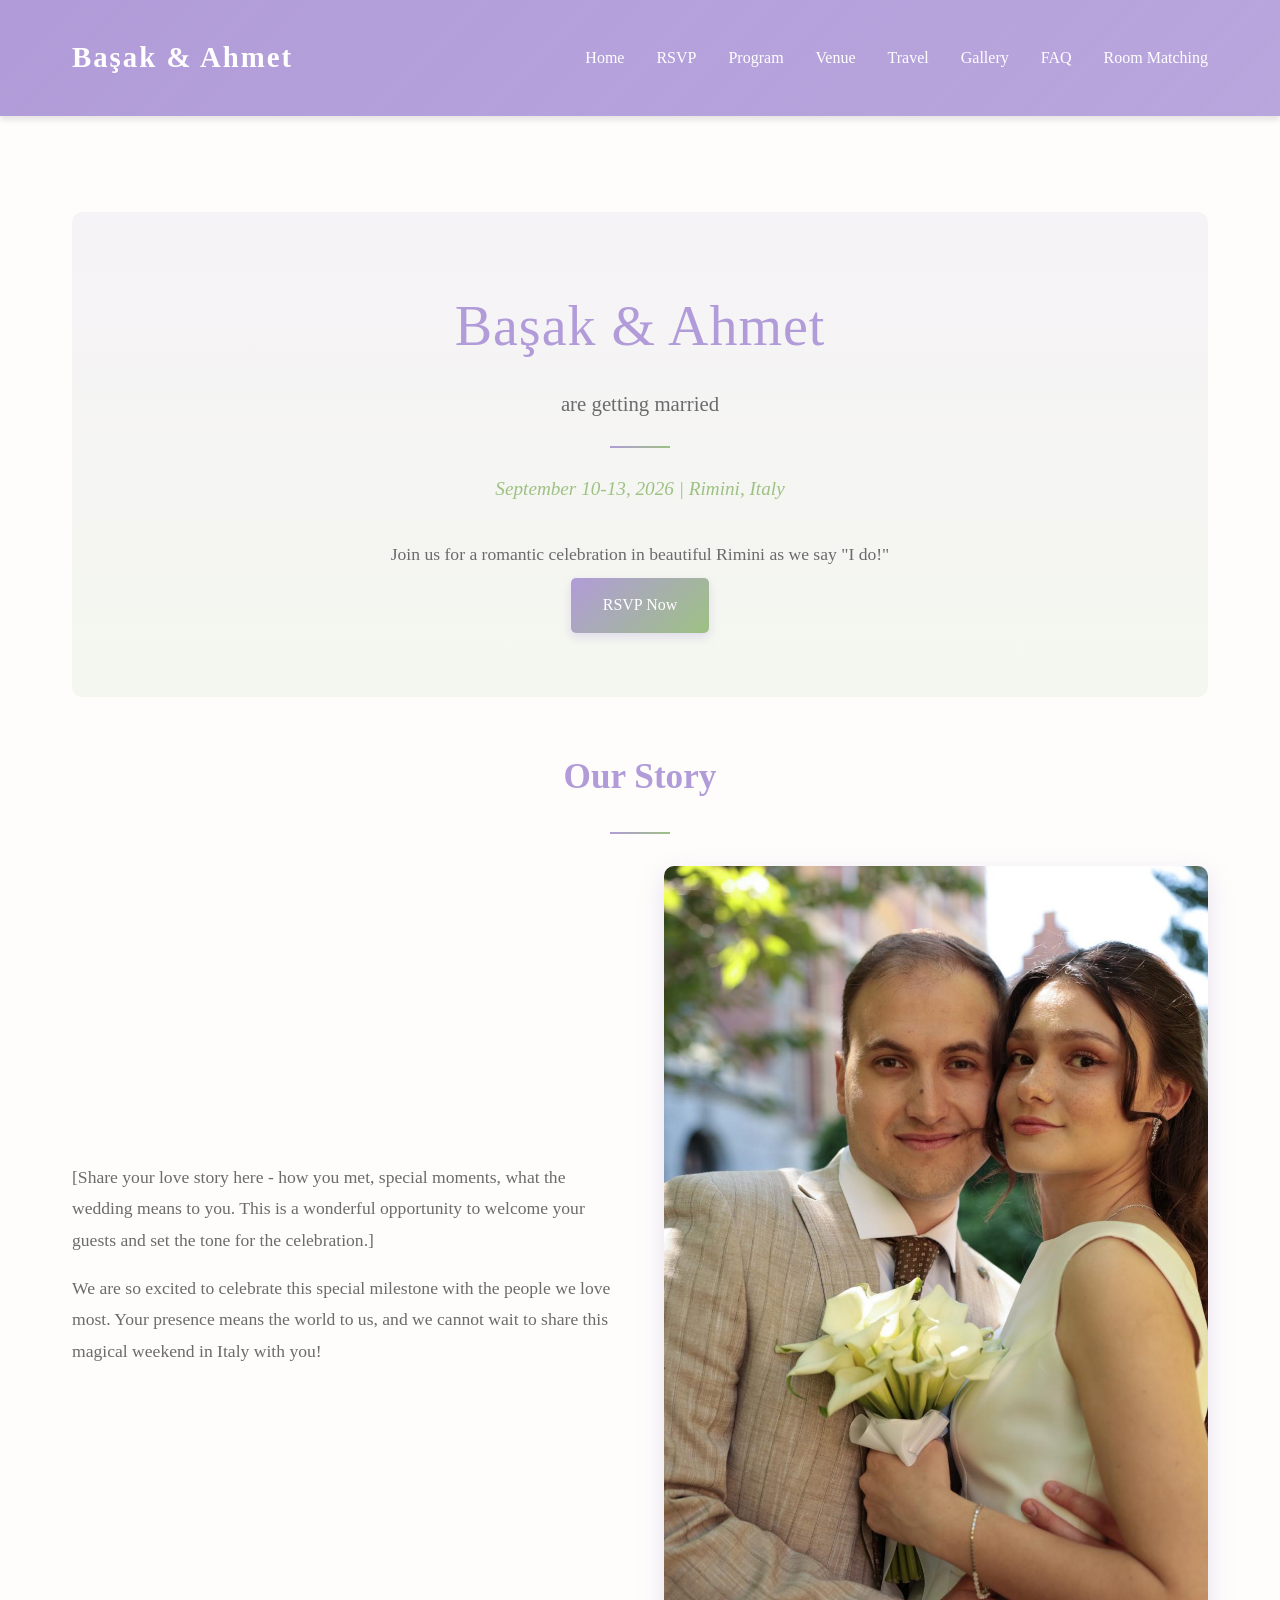
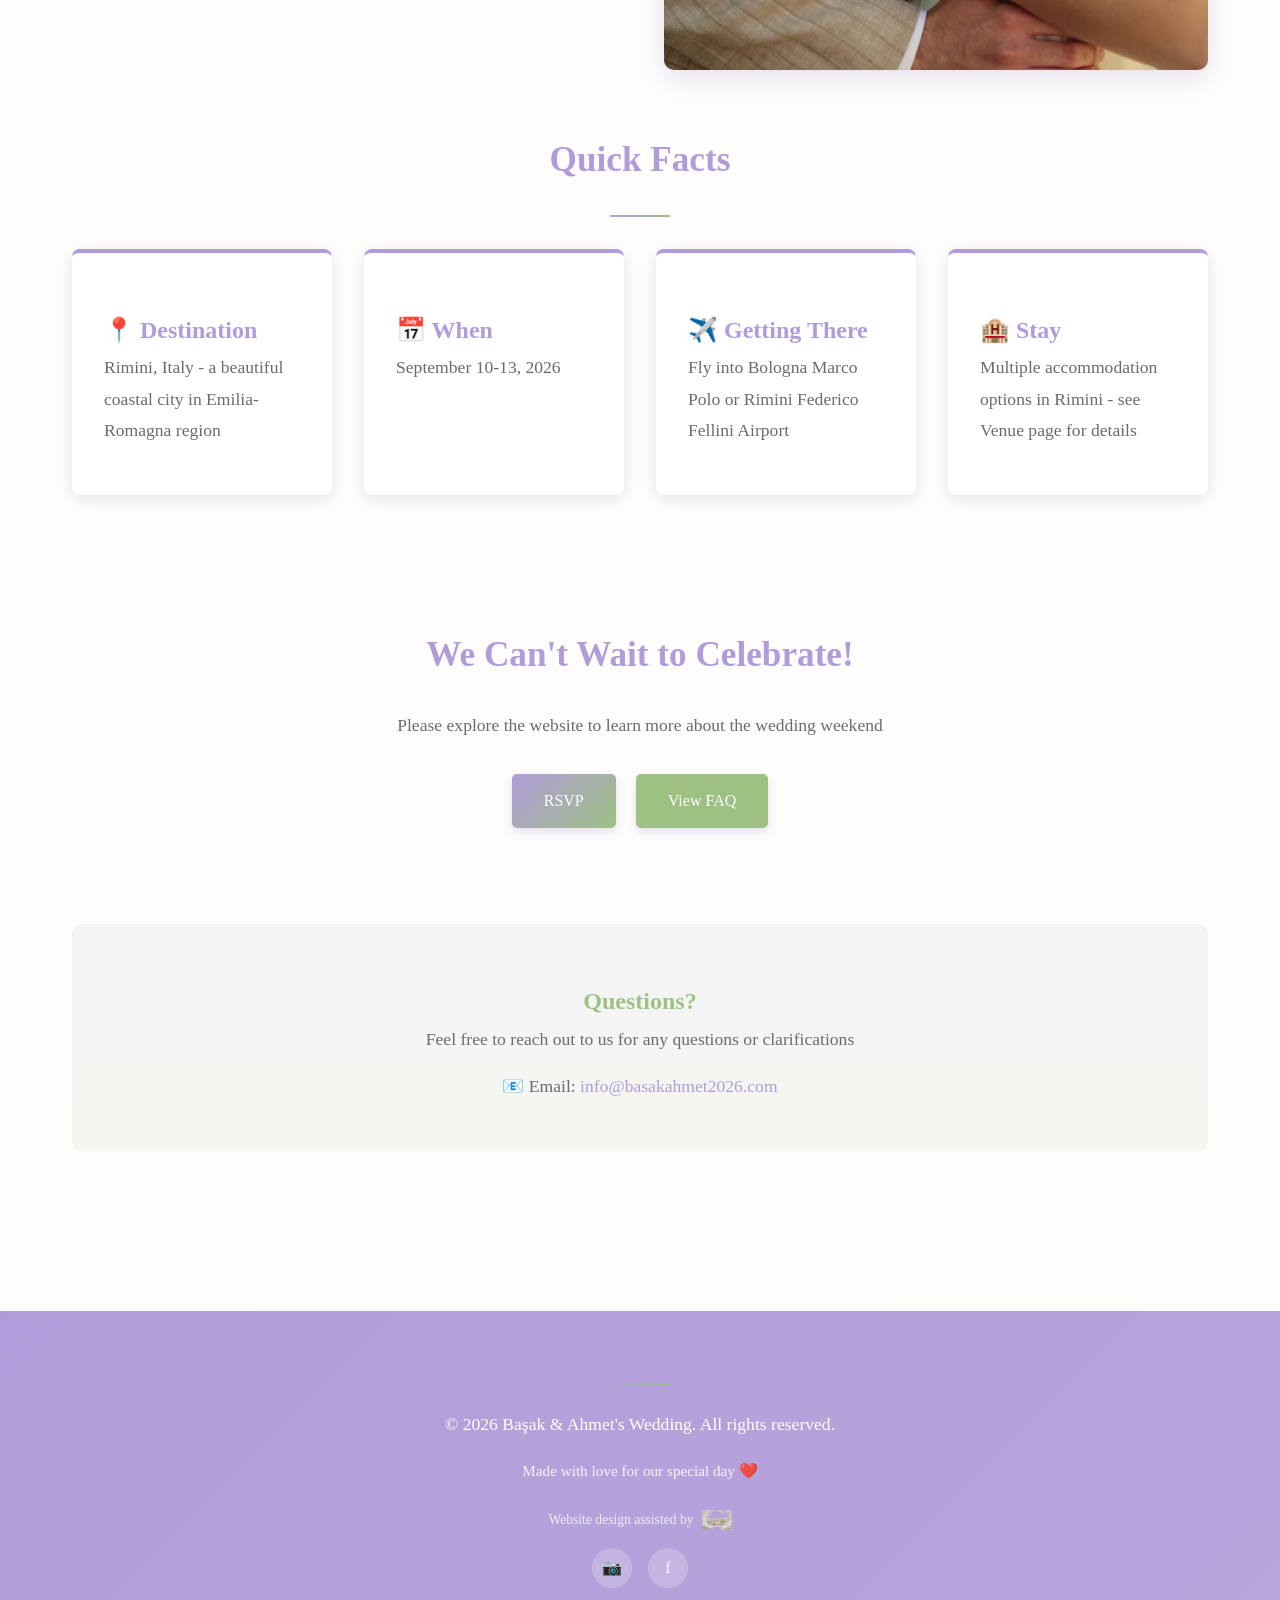
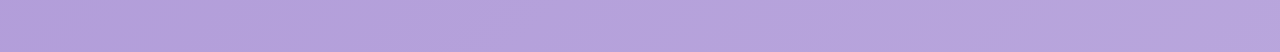
==== index.html @ 66793c09 "Add images: main photo on home page and ChatGPT logo in footer" ====
<!DOCTYPE html>
<html lang="en">
<head>
    <meta charset="UTF-8">
    <meta name="viewport" content="width=device-width, initial-scale=1.0">
    <title>Başak & Ahmet - Wedding 2026</title>
    <link rel="stylesheet" href="styles.css">
</head>
<body>
    <!-- Navigation -->
    <header>
        <nav>
            <div class="logo">Başak & Ahmet</div>
            <ul class="nav-links">
                <li><a href="index.html">Home</a></li>
                <li><a href="rsvp.html">RSVP</a></li>
                <li><a href="program.html">Program</a></li>
                <li><a href="venue.html">Venue</a></li>
                <li><a href="travel.html">Travel</a></li>
                <li><a href="gallery.html">Gallery</a></li>
                <li><a href="faq.html">FAQ</a></li>
                <li><a href="room-matching.html">Room Matching</a></li>
            </ul>
        </nav>
    </header>

    <!-- Main Content -->
    <main>
        <!-- Hero Section -->
        <section class="hero">
            <h1>Başak & Ahmet</h1>
            <p>are getting married</p>
            <div class="decorative-line"></div>
            <div class="date-location">
                September 10-13, 2026 | Rimini, Italy
            </div>
            <p style="font-size: 1.1rem; color: var(--text-light);">
                Join us for a romantic celebration in beautiful Rimini as we say "I do!"
            </p>
            <a href="rsvp.html" class="btn">RSVP Now</a>
        </section>

        <!-- Our Story Section -->
        <section>
            <h2>Our Story</h2>
            <div class="decorative-line"></div>
            <div style="display: grid; grid-template-columns: 1fr 1fr; gap: 3rem; align-items: center; margin: 2rem 0;">
                <div>
                    <p>
                        [Share your love story here - how you met, special moments, what the wedding means to you. 
                        This is a wonderful opportunity to welcome your guests and set the tone for the celebration.]
                    </p>
                    <p>
                        We are so excited to celebrate this special milestone with the people we love most. 
                        Your presence means the world to us, and we cannot wait to share this magical weekend in Italy with you!
                    </p>
                </div>
                <div style="text-align: center;">
                    <img src="assets/images/main-photo.jpg" alt="Our favorite moment" style="max-width: 100%; height: auto; border-radius: 10px; box-shadow: 0 8px 25px rgba(177, 156, 217, 0.3);">
                </div>
            </div>
        </section>

        <!-- Quick Info Cards -->
        <section>
            <h2>Quick Facts</h2>
            <div class="decorative-line"></div>
            <div class="cards-container">
                <div class="card">
                    <h3>📍 Destination</h3>
                    <p>Rimini, Italy - a beautiful coastal city in Emilia-Romagna region</p>
                </div>
                <div class="card">
                    <h3>📅 When</h3>
                    <p>September 10-13, 2026</p>
                </div>
                <div class="card">
                    <h3>✈️ Getting There</h3>
                    <p>Fly into Bologna Marco Polo or Rimini Federico Fellini Airport</p>
                </div>
                <div class="card">
                    <h3>🏨 Stay</h3>
                    <p>Multiple accommodation options in Rimini - see Venue page for details</p>
                </div>
            </div>
        </section>

        <!-- Call to Action -->
        <section style="text-align: center; padding: 3rem 0;">
            <h2>We Can't Wait to Celebrate!</h2>
            <p>Please explore the website to learn more about the wedding weekend</p>
            <div style="margin-top: 2rem;">
                <a href="rsvp.html" class="btn" style="margin-right: 1rem;">RSVP</a>
                <a href="faq.html" class="btn btn-secondary">View FAQ</a>
            </div>
        </section>

        <!-- Contact Info -->
        <section style="text-align: center; background: linear-gradient(to bottom, rgba(177, 156, 217, 0.1), rgba(157, 193, 131, 0.1)); padding: 2rem; border-radius: 10px; margin-top: 3rem;">
            <h3>Questions?</h3>
            <p>Feel free to reach out to us for any questions or clarifications</p>
            <p style="font-size: 1.1rem; margin-top: 1rem;">
                📧 Email: <a href="mailto:info@basakahmet2026.com" style="color: var(--primary); text-decoration: none;">info@basakahmet2026.com</a>
            </p>
        </section>
    </main>

    <!-- Footer -->
    <footer>
        <div class="decorative-line"></div>
        <p style="margin-top: 1rem;">&copy; 2026 Başak & Ahmet's Wedding. All rights reserved.</p>
        <p style="font-size: 0.95rem; margin-top: 0.5rem; opacity: 0.9;">Made with love for our special day ❤️</p>
        <div style="margin-top: 1.5rem; display: flex; justify-content: center; align-items: center; gap: 0.5rem; font-size: 0.85rem;">
            <span style="opacity: 0.8;">Website design assisted by</span>
            <img src="assets/images/chatgpt-logo.png" alt="ChatGPT" style="height: 20px; opacity: 0.8;">
        </div>
        <div class="social-links">
            <a href="#" title="Instagram">📷</a>
            <a href="#" title="Facebook">f</a>
        </div>
    </footer>
</body>
</html>
---- styles.css ----
/* Başak & Ahmet's Wedding Website - Romantic/Vintage Aesthetic */

:root {
    --primary: #B19CD9;        /* Lilac */
    --secondary: #9DC183;      /* Sage Green */
    --accent: #F5F5F5;         /* Off-white */
    --text-dark: #3E3E3E;      /* Dark gray */
    --text-light: #6B6B6B;     /* Medium gray */
    --gold: #D4AF92;           /* Soft gold accent */
}

* {
    margin: 0;
    padding: 0;
    box-sizing: border-box;
}

html {
    scroll-behavior: smooth;
}

body {
    font-family: 'Georgia', 'Garamond', serif;
    line-height: 1.8;
    color: var(--text-dark);
    background-color: #FEFDFB;
}

/* Header & Navigation */
header {
    background: linear-gradient(135deg, var(--primary) 0%, rgba(177, 156, 217, 0.9) 100%);
    padding: 2rem 0;
    box-shadow: 0 4px 6px rgba(0, 0, 0, 0.1);
    position: sticky;
    top: 0;
    z-index: 1000;
}

nav {
    max-width: 1200px;
    margin: 0 auto;
    padding: 0 2rem;
    display: flex;
    justify-content: space-between;
    align-items: center;
}

.logo {
    font-size: 1.8rem;
    font-weight: bold;
    color: white;
    letter-spacing: 2px;
}

.nav-links {
    display: flex;
    list-style: none;
    gap: 2rem;
}

.nav-links a {
    color: white;
    text-decoration: none;
    font-size: 1rem;
    transition: all 0.3s ease;
    position: relative;
}

.nav-links a:hover {
    color: var(--gold);
}

.nav-links a::after {
    content: '';
    position: absolute;
    bottom: -5px;
    left: 0;
    width: 0;
    height: 2px;
    background-color: var(--gold);
    transition: width 0.3s ease;
}

.nav-links a:hover::after {
    width: 100%;
}

/* Main Content */
main {
    max-width: 1200px;
    margin: 0 auto;
    padding: 3rem 2rem;
}

.page {
    display: none;
}

.page.active {
    display: block;
    animation: fadeIn 0.5s ease;
}

@keyframes fadeIn {
    from {
        opacity: 0;
        transform: translateY(10px);
    }
    to {
        opacity: 1;
        transform: translateY(0);
    }
}

/* Sections */
section {
    margin: 3rem 0;
}

h1 {
    font-size: 3rem;
    color: var(--primary);
    margin-bottom: 1rem;
    font-weight: normal;
    letter-spacing: 1px;
}

h2 {
    font-size: 2.2rem;
    color: var(--primary);
    margin: 2rem 0 1.5rem 0;
    text-align: center;
}

h3 {
    font-size: 1.5rem;
    color: var(--secondary);
    margin-top: 1.5rem;
}

p {
    font-size: 1.1rem;
    color: var(--text-light);
    margin-bottom: 1rem;
}

/* Hero Section */
.hero {
    text-align: center;
    padding: 4rem 0;
    background: linear-gradient(to bottom, rgba(177, 156, 217, 0.1), rgba(157, 193, 131, 0.1));
    border-radius: 10px;
    margin-bottom: 3rem;
}

.hero h1 {
    font-size: 3.5rem;
    margin-bottom: 0.5rem;
}

.hero p {
    font-size: 1.3rem;
    margin-bottom: 0.5rem;
}

.date-location {
    font-size: 1.2rem;
    color: var(--secondary);
    font-style: italic;
    margin-bottom: 2rem;
}

.decorative-line {
    width: 60px;
    height: 2px;
    background: linear-gradient(to right, var(--primary), var(--secondary));
    margin: 1.5rem auto;
}

/* Cards */
.cards-container {
    display: grid;
    grid-template-columns: repeat(auto-fit, minmax(250px, 1fr));
    gap: 2rem;
    margin: 2rem 0;
}

.card {
    background: white;
    padding: 2rem;
    border-radius: 8px;
    box-shadow: 0 4px 15px rgba(0, 0, 0, 0.1);
    transition: all 0.3s ease;
    border-top: 4px solid var(--primary);
}

.card:hover {
    transform: translateY(-5px);
    box-shadow: 0 8px 25px rgba(0, 0, 0, 0.15);
    border-top-color: var(--secondary);
}

.card h3 {
    color: var(--primary);
}

/* Buttons */
.btn {
    display: inline-block;
    padding: 0.8rem 2rem;
    background: linear-gradient(135deg, var(--primary), var(--secondary));
    color: white;
    text-decoration: none;
    border-radius: 5px;
    border: none;
    cursor: pointer;
    font-size: 1rem;
    font-family: 'Georgia', serif;
    transition: all 0.3s ease;
    box-shadow: 0 4px 10px rgba(177, 156, 217, 0.3);
}

.btn:hover {
    transform: translateY(-2px);
    box-shadow: 0 6px 15px rgba(177, 156, 217, 0.4);
}

.btn-secondary {
    background: var(--secondary);
}

.btn-secondary:hover {
    box-shadow: 0 6px 15px rgba(157, 193, 131, 0.4);
}

/* Forms */
form {
    background: white;
    padding: 2.5rem;
    border-radius: 8px;
    box-shadow: 0 4px 15px rgba(0, 0, 0, 0.1);
    max-width: 600px;
    margin: 2rem auto;
}

.form-group {
    margin-bottom: 1.5rem;
}

label {
    display: block;
    margin-bottom: 0.5rem;
    color: var(--primary);
    font-weight: 600;
}

input[type="text"],
input[type="email"],
input[type="date"],
input[type="tel"],
select,
textarea {
    width: 100%;
    padding: 0.8rem;
    border: 1px solid #E0D5E8;
    border-radius: 5px;
    font-family: 'Georgia', serif;
    font-size: 1rem;
    color: var(--text-dark);
    transition: border-color 0.3s ease;
}

input[type="text"]:focus,
input[type="email"]:focus,
input[type="date"]:focus,
input[type="tel"]:focus,
select:focus,
textarea:focus {
    outline: none;
    border-color: var(--primary);
    box-shadow: 0 0 5px rgba(177, 156, 217, 0.3);
}

input[type="checkbox"],
input[type="radio"] {
    margin-right: 0.5rem;
    accent-color: var(--primary);
}

.checkbox-group,
.radio-group {
    display: flex;
    flex-direction: column;
    gap: 0.8rem;
}

textarea {
    resize: vertical;
    min-height: 100px;
}

/* Gallery */
.gallery {
    display: grid;
    grid-template-columns: repeat(auto-fit, minmax(250px, 1fr));
    gap: 1.5rem;
    margin: 2rem 0;
}

.gallery-item {
    position: relative;
    overflow: hidden;
    border-radius: 8px;
    aspect-ratio: 1;
}

.gallery-item img {
    width: 100%;
    height: 100%;
    object-fit: cover;
    transition: transform 0.3s ease;
}

.gallery-item:hover img {
    transform: scale(1.05);
}

.gallery-placeholder {
    background: linear-gradient(135deg, var(--primary), var(--secondary));
    width: 100%;
    height: 100%;
    display: flex;
    align-items: center;
    justify-content: center;
    color: white;
    font-size: 3rem;
}

/* Timeline/Program */
.timeline {
    position: relative;
    padding: 2rem 0;
}

.timeline::before {
    content: '';
    position: absolute;
    left: 50%;
    transform: translateX(-50%);
    width: 2px;
    height: 100%;
    background: var(--primary);
}

.timeline-item {
    margin-bottom: 2rem;
    width: 45%;
}

.timeline-item:nth-child(odd) {
    margin-left: 0;
    text-align: right;
    padding-right: 3rem;
}

.timeline-item:nth-child(even) {
    margin-left: 55%;
    padding-left: 3rem;
}

.timeline-dot {
    position: absolute;
    width: 16px;
    height: 16px;
    background: var(--primary);
    border: 4px solid white;
    border-radius: 50%;
    left: 50%;
    transform: translateX(-50%);
    top: 20px;
    box-shadow: 0 0 0 3px var(--secondary);
}

.timeline-content {
    background: white;
    padding: 1.5rem;
    border-radius: 8px;
    box-shadow: 0 4px 15px rgba(0, 0, 0, 0.1);
}

.timeline-time {
    color: var(--primary);
    font-weight: 600;
    margin-bottom: 0.5rem;
}

/* Footer */
footer {
    background: linear-gradient(135deg, var(--primary) 0%, rgba(177, 156, 217, 0.9) 100%);
    color: white;
    text-align: center;
    padding: 3rem 2rem;
    margin-top: 4rem;
}

footer p {
    color: white;
}

.social-links {
    display: flex;
    justify-content: center;
    gap: 1rem;
    margin: 1rem 0;
}

.social-links a {
    display: inline-block;
    width: 40px;
    height: 40px;
    background: rgba(255, 255, 255, 0.2);
    border-radius: 50%;
    display: flex;
    align-items: center;
    justify-content: center;
    color: white;
    text-decoration: none;
    transition: all 0.3s ease;
}

.social-links a:hover {
    background: rgba(255, 255, 255, 0.4);
    transform: translateY(-3px);
}

/* Responsive Design */
@media (max-width: 768px) {
    h1 {
        font-size: 2rem;
    }

    h2 {
        font-size: 1.8rem;
    }

    .nav-links {
        flex-direction: column;
        gap: 1rem;
        font-size: 0.9rem;
    }

    .timeline::before {
        left: 20px;
    }

    .timeline-item {
        width: 100%;
        margin-left: 0 !important;
        padding-left: 60px !important;
        padding-right: 0 !important;
        text-align: left !important;
    }

    .timeline-dot {
        left: 20px;
    }

    .gallery {
        grid-template-columns: 1fr;
    }

    main {
        padding: 1.5rem 1rem;
    }

    form {
        padding: 1.5rem;
    }
}

@media (max-width: 480px) {
    h1 {
        font-size: 1.5rem;
    }

    h2 {
        font-size: 1.3rem;
    }

    .nav-links {
        gap: 0.5rem;
        font-size: 0.8rem;
    }

    .hero {
        padding: 2rem 1rem;
    }
}
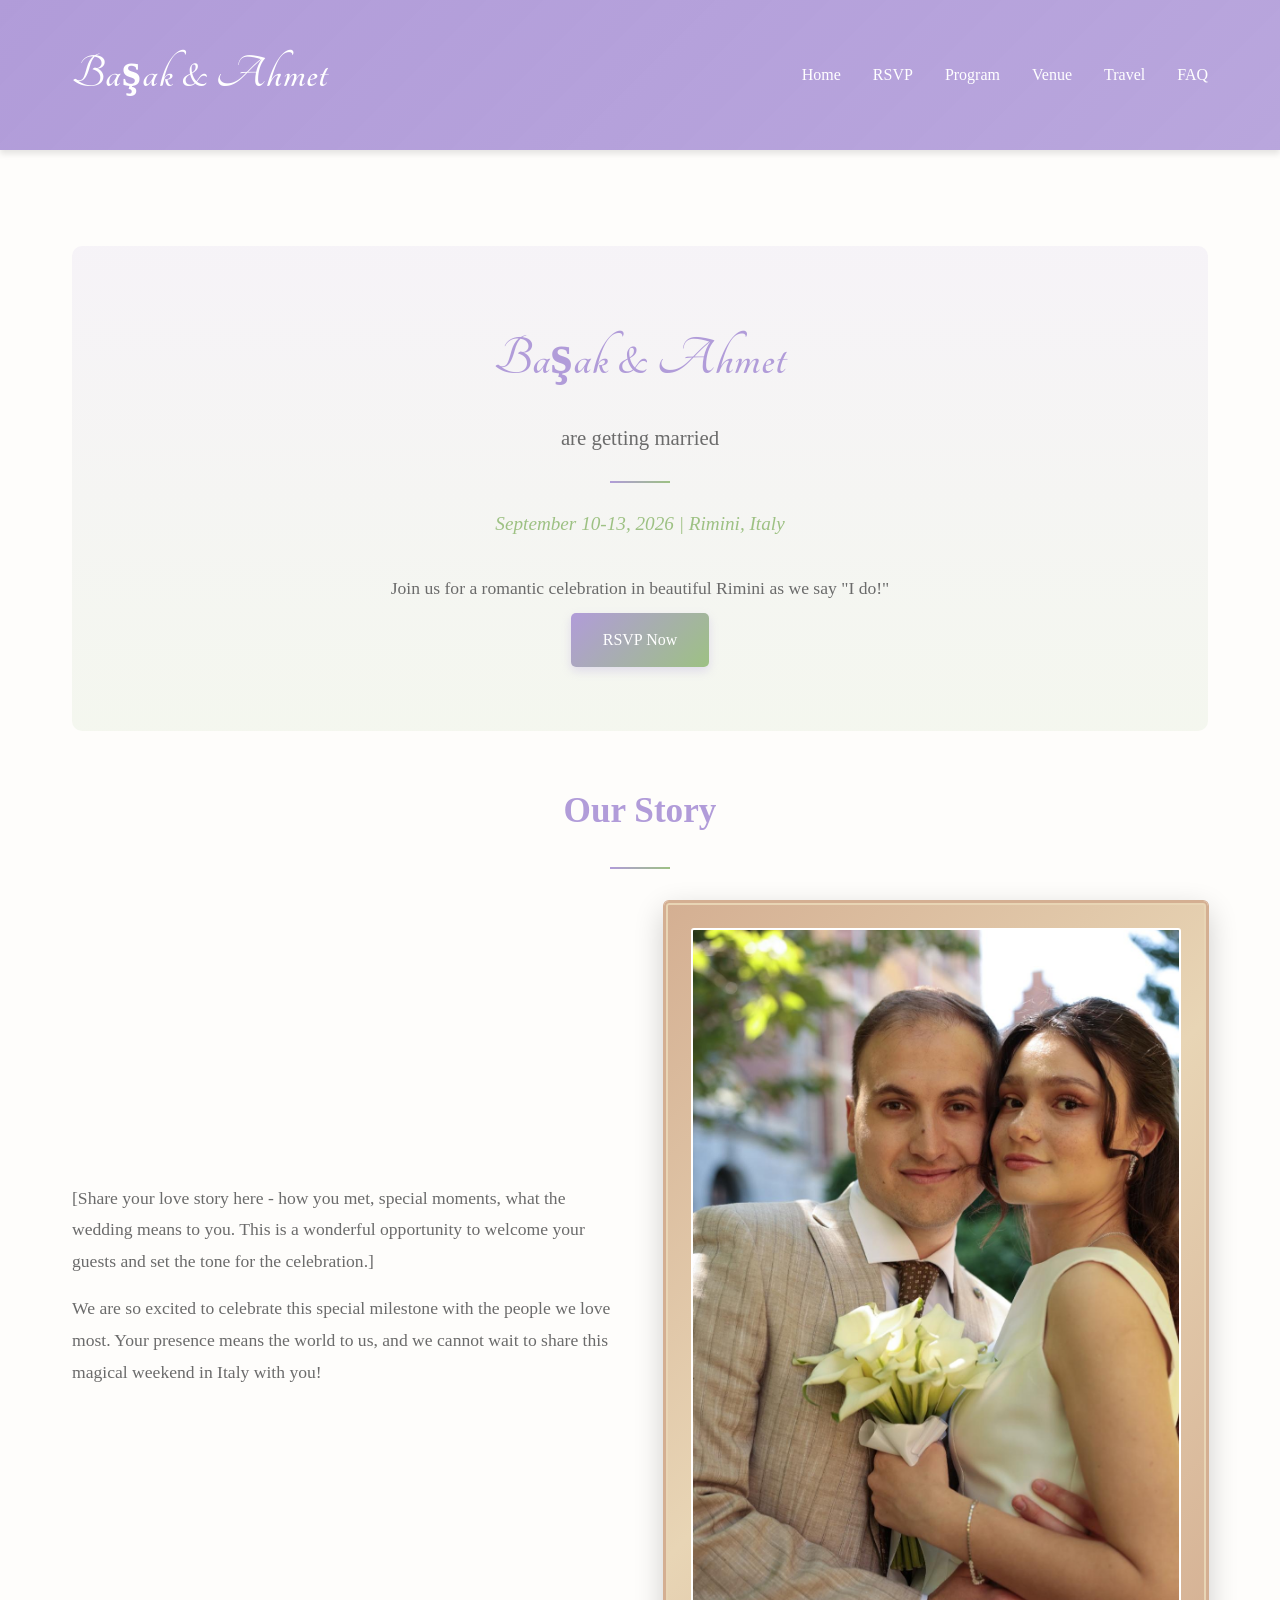
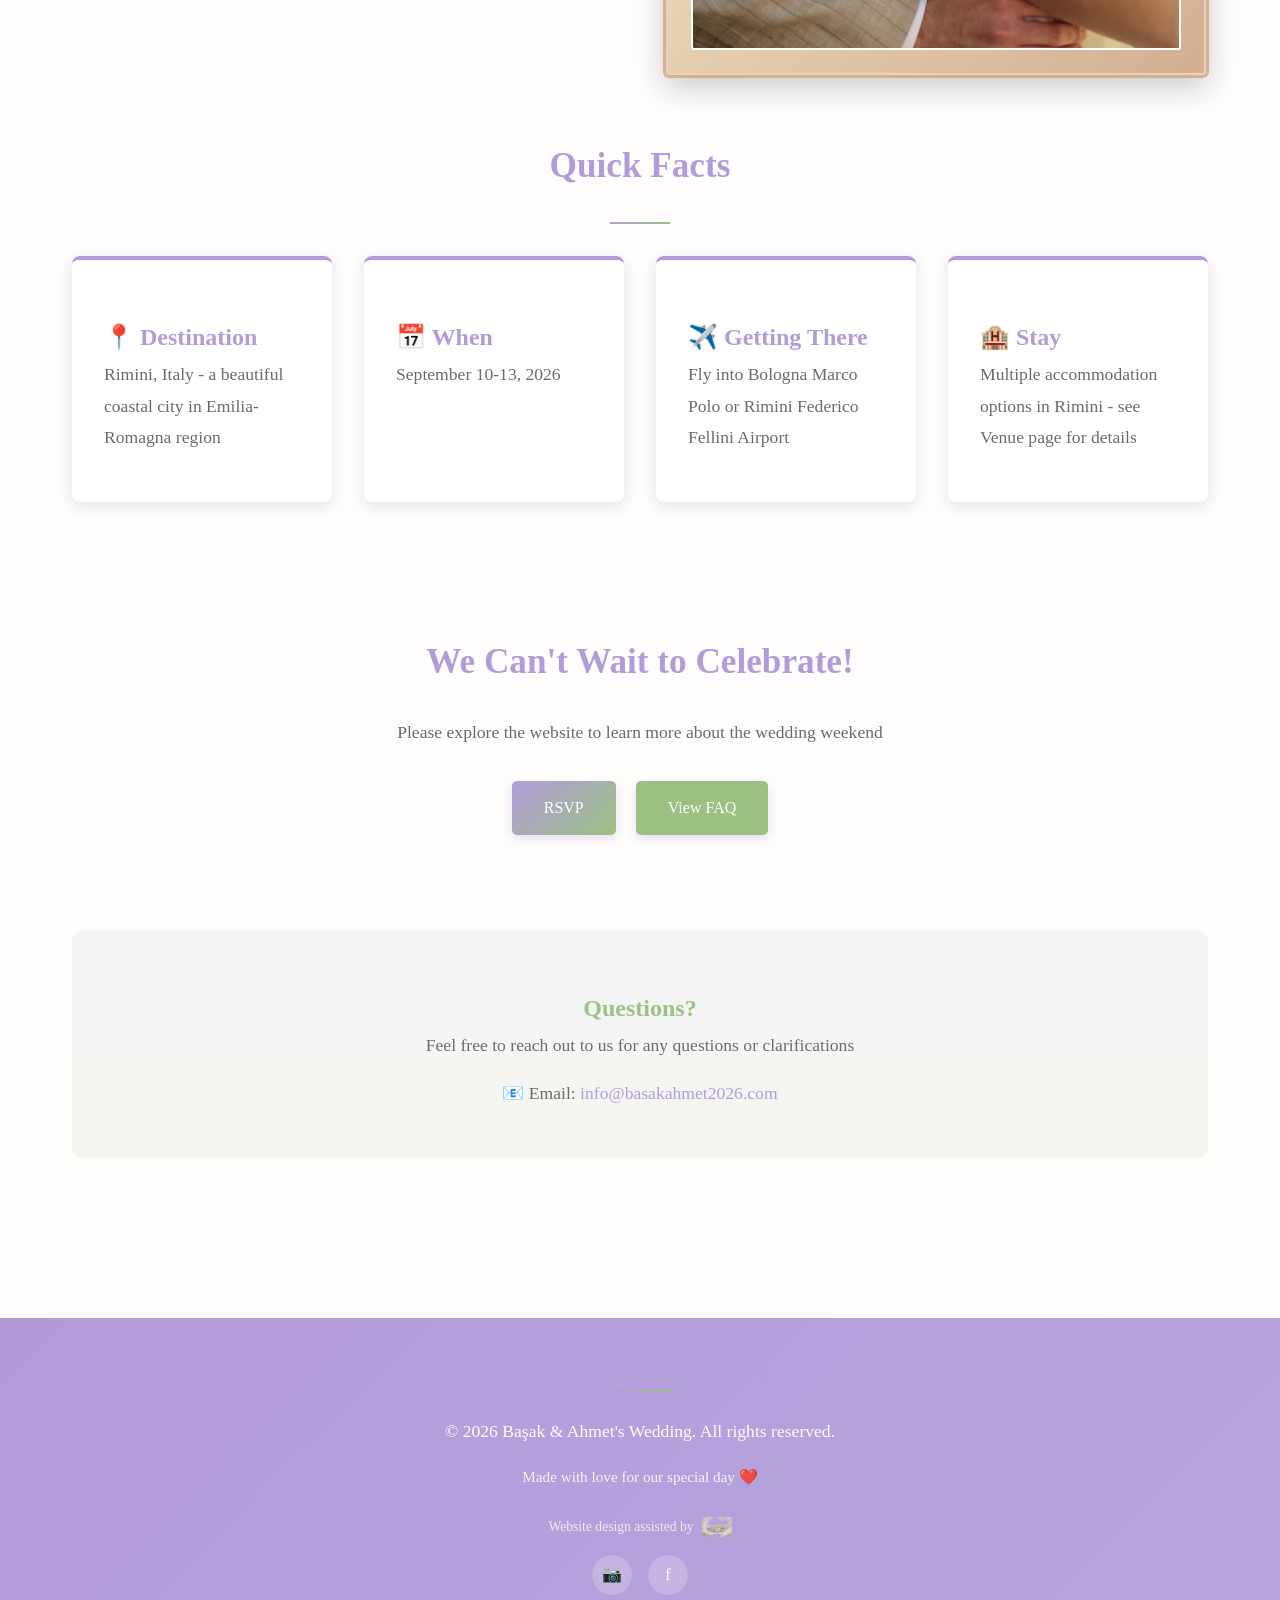
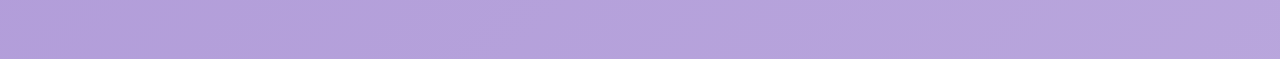
==== commit dfa483ae: "Add dreamy design: cursive fonts, Bridgerton frame, remove gallery and room matching" ====
--- a/index.html
+++ b/index.html
@@ -17,9 +17,7 @@
                 <li><a href="program.html">Program</a></li>
                 <li><a href="venue.html">Venue</a></li>
                 <li><a href="travel.html">Travel</a></li>
-                <li><a href="gallery.html">Gallery</a></li>
                 <li><a href="faq.html">FAQ</a></li>
-                <li><a href="room-matching.html">Room Matching</a></li>
             </ul>
         </nav>
     </header>
@@ -56,7 +54,9 @@
                     </p>
                 </div>
                 <div style="text-align: center;">
-                    <img src="assets/images/main-photo.jpg" alt="Our favorite moment" style="max-width: 100%; height: auto; border-radius: 10px; box-shadow: 0 8px 25px rgba(177, 156, 217, 0.3);">
+                    <div class="bridgerton-frame">
+                        <img src="assets/images/main-photo.jpg" alt="Our favorite moment" style="max-width: 100%; height: auto;">
+                    </div>
                 </div>
             </div>
         </section>
--- a/styles.css
+++ b/styles.css
@@ -1,4 +1,6 @@
 /* Başak & Ahmet's Wedding Website - Romantic/Vintage Aesthetic */
+
+@import url('https://fonts.googleapis.com/css2?family=Tangerine:wght@400;700&display=swap');
 
 :root {
     --primary: #B19CD9;        /* Lilac */
@@ -46,10 +48,11 @@
 }
 
 .logo {
-    font-size: 1.8rem;
-    font-weight: bold;
-    color: white;
-    letter-spacing: 2px;
+    font-family: 'Tangerine', cursive;
+    font-size: 3rem;
+    font-weight: 700;
+    color: white;
+    letter-spacing: 1px;
 }
 
 .nav-links {
@@ -118,10 +121,11 @@
 }
 
 h1 {
-    font-size: 3rem;
+    font-family: 'Tangerine', cursive;
+    font-size: 5rem;
     color: var(--primary);
     margin-bottom: 1rem;
-    font-weight: normal;
+    font-weight: 700;
     letter-spacing: 1px;
 }
 
@@ -336,6 +340,26 @@
     font-size: 3rem;
 }
 
+/* Bridgerton-style image frame */
+.bridgerton-frame {
+    position: relative;
+    display: inline-block;
+    padding: 25px;
+    background: linear-gradient(135deg, var(--gold) 0%, #E8D5B5 50%, var(--gold) 100%);
+    border: 2px solid var(--gold);
+    border-radius: 5px;
+    box-shadow: 
+        0 0 0 1px var(--gold),
+        inset 0 0 0 2px #E8D5B5,
+        0 10px 30px rgba(0, 0, 0, 0.2);
+}
+
+.bridgerton-frame img {
+    display: block;
+    border: 2px solid #FFF;
+    border-radius: 3px;
+}
+
 /* Timeline/Program */
 .timeline {
     position: relative;
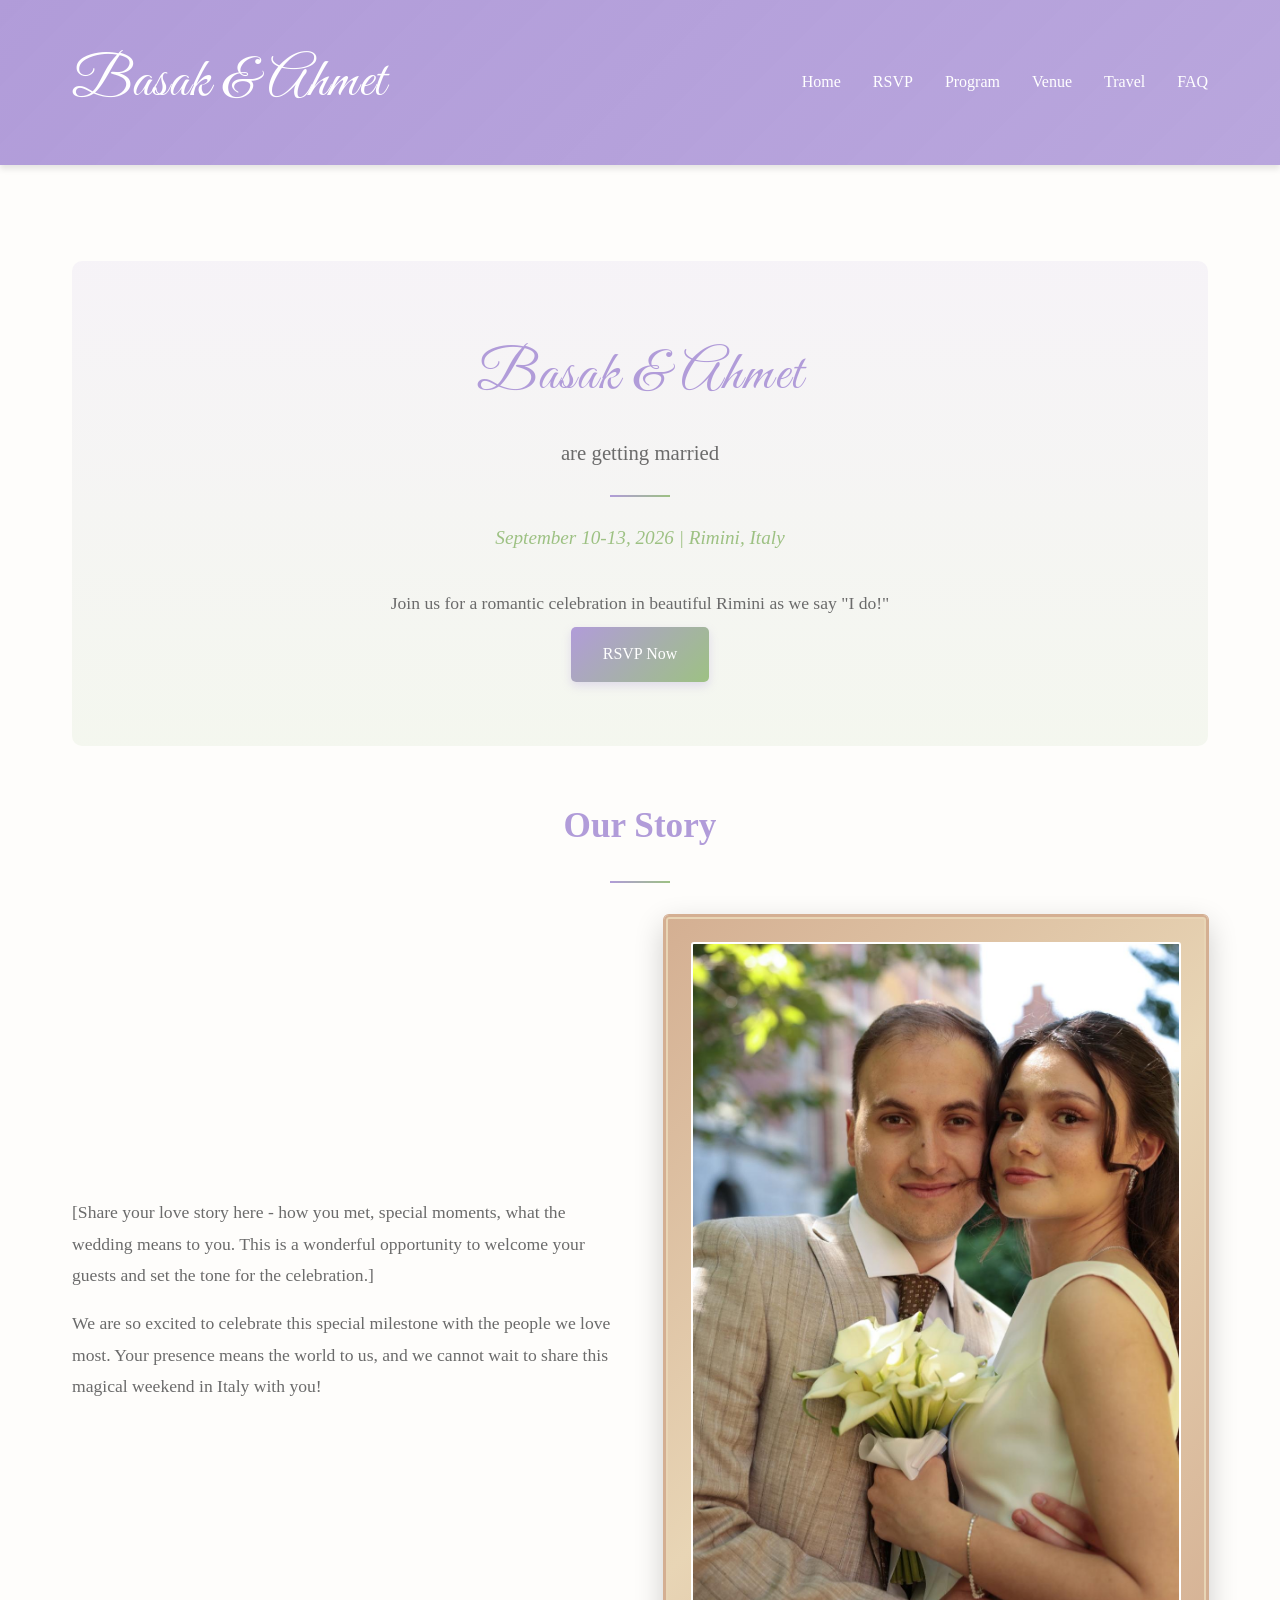
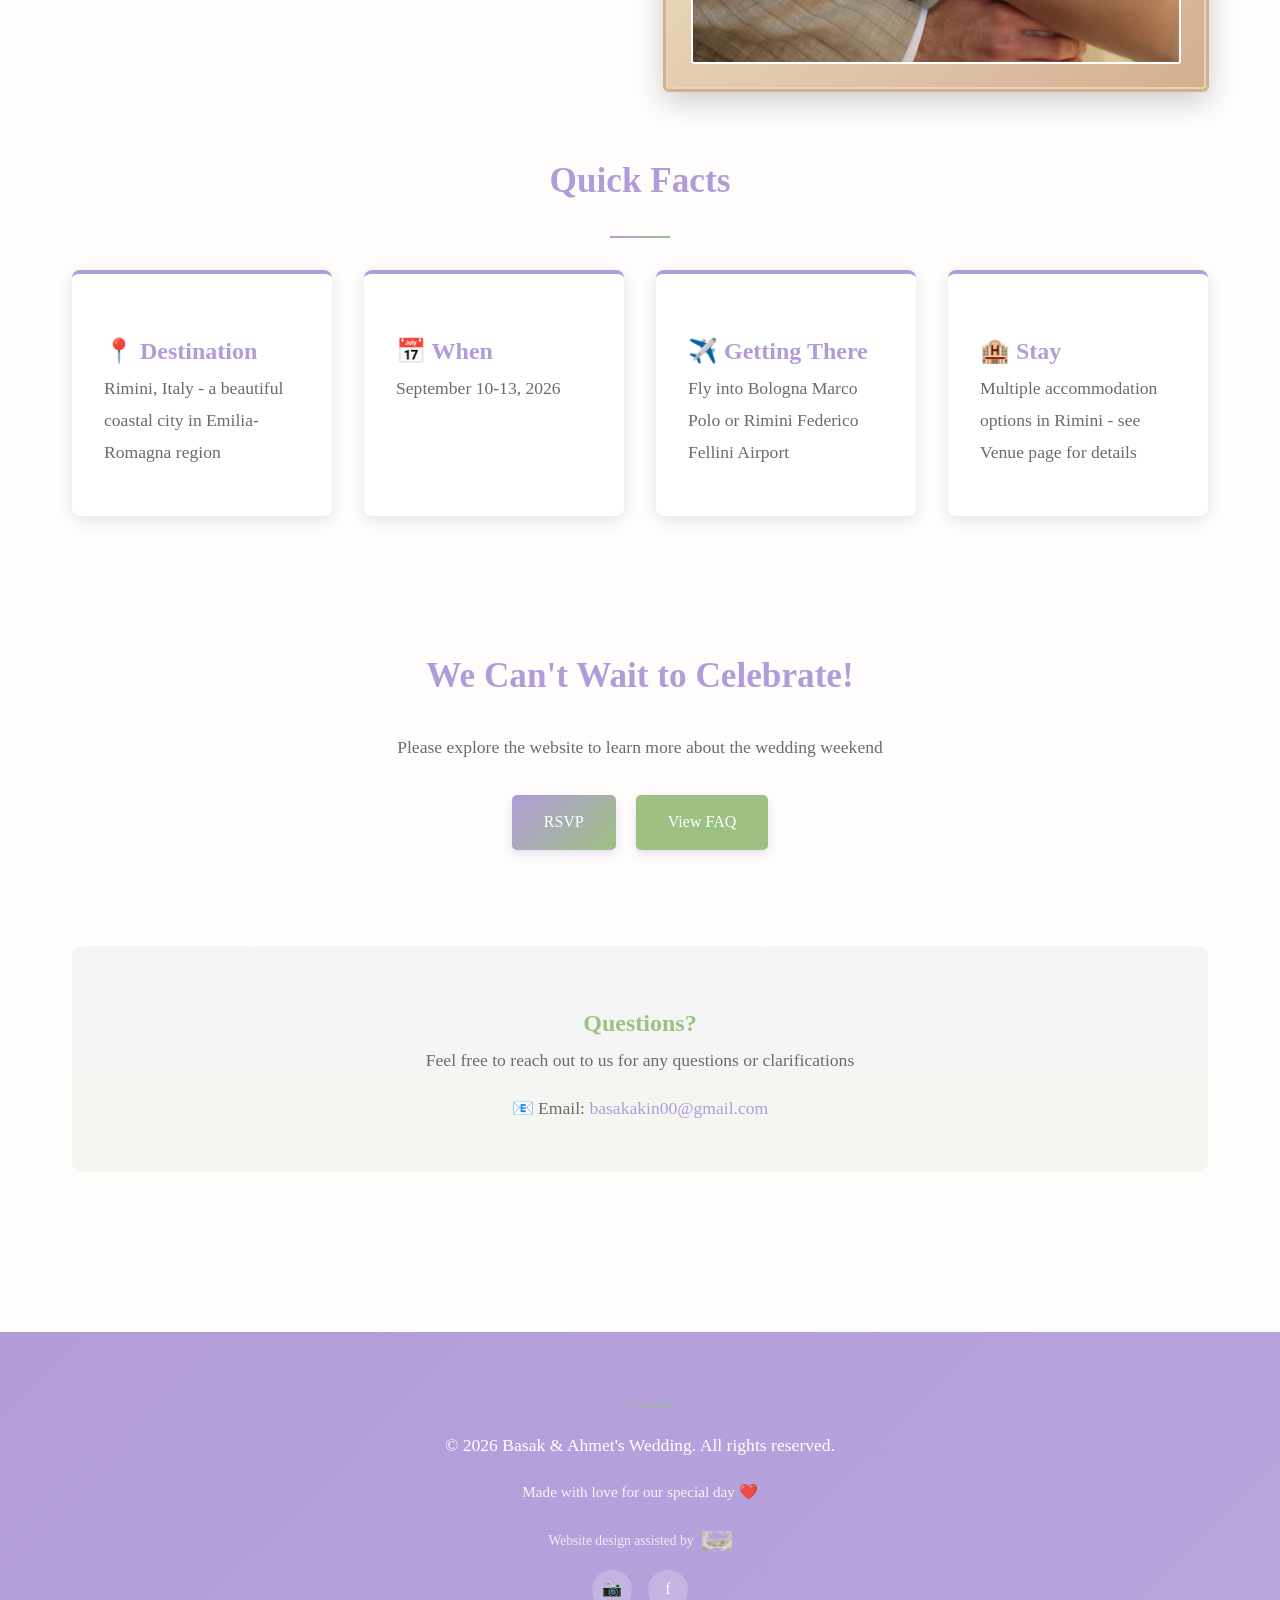
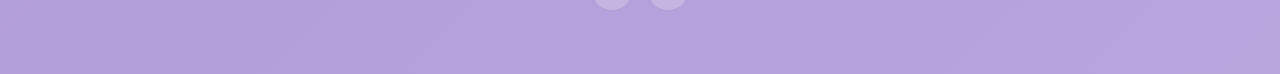
==== commit ee524f95: "Update font to Great Vibes, change name to Basak, consolidate venues, update contact email" ====
--- a/index.html
+++ b/index.html
@@ -3,14 +3,14 @@
 <head>
     <meta charset="UTF-8">
     <meta name="viewport" content="width=device-width, initial-scale=1.0">
-    <title>Başak & Ahmet - Wedding 2026</title>
+    <title>Basak & Ahmet - Wedding 2026</title>
     <link rel="stylesheet" href="styles.css">
 </head>
 <body>
     <!-- Navigation -->
     <header>
         <nav>
-            <div class="logo">Başak & Ahmet</div>
+            <div class="logo">Basak & Ahmet</div>
             <ul class="nav-links">
                 <li><a href="index.html">Home</a></li>
                 <li><a href="rsvp.html">RSVP</a></li>
@@ -26,7 +26,7 @@
     <main>
         <!-- Hero Section -->
         <section class="hero">
-            <h1>Başak & Ahmet</h1>
+            <h1>Basak & Ahmet</h1>
             <p>are getting married</p>
             <div class="decorative-line"></div>
             <div class="date-location">
@@ -100,7 +100,7 @@
             <h3>Questions?</h3>
             <p>Feel free to reach out to us for any questions or clarifications</p>
             <p style="font-size: 1.1rem; margin-top: 1rem;">
-                📧 Email: <a href="mailto:info@basakahmet2026.com" style="color: var(--primary); text-decoration: none;">info@basakahmet2026.com</a>
+                📧 Email: <a href="mailto:basakakin00@gmail.com" style="color: var(--primary); text-decoration: none;">basakakin00@gmail.com</a>
             </p>
         </section>
     </main>
@@ -108,7 +108,7 @@
     <!-- Footer -->
     <footer>
         <div class="decorative-line"></div>
-        <p style="margin-top: 1rem;">&copy; 2026 Başak & Ahmet's Wedding. All rights reserved.</p>
+        <p style="margin-top: 1rem;">&copy; 2026 Basak & Ahmet's Wedding. All rights reserved.</p>
         <p style="font-size: 0.95rem; margin-top: 0.5rem; opacity: 0.9;">Made with love for our special day ❤️</p>
         <div style="margin-top: 1.5rem; display: flex; justify-content: center; align-items: center; gap: 0.5rem; font-size: 0.85rem;">
             <span style="opacity: 0.8;">Website design assisted by</span>
--- a/styles.css
+++ b/styles.css
@@ -1,6 +1,6 @@
-/* Başak & Ahmet's Wedding Website - Romantic/Vintage Aesthetic */
-
-@import url('https://fonts.googleapis.com/css2?family=Tangerine:wght@400;700&display=swap');
+/* Basak & Ahmet's Wedding Website - Romantic/Vintage Aesthetic */
+
+@import url('https://fonts.googleapis.com/css2?family=Great+Vibes:wght@400&display=swap');
 
 :root {
     --primary: #B19CD9;        /* Lilac */
@@ -48,9 +48,9 @@
 }
 
 .logo {
-    font-family: 'Tangerine', cursive;
-    font-size: 3rem;
-    font-weight: 700;
+    font-family: 'Great Vibes', cursive;
+    font-size: 3.5rem;
+    font-weight: 400;
     color: white;
     letter-spacing: 1px;
 }
@@ -121,12 +121,12 @@
 }
 
 h1 {
-    font-family: 'Tangerine', cursive;
-    font-size: 5rem;
+    font-family: 'Great Vibes', cursive;
+    font-size: 5.5rem;
     color: var(--primary);
     margin-bottom: 1rem;
-    font-weight: 700;
-    letter-spacing: 1px;
+    font-weight: 400;
+    letter-spacing: 2px;
 }
 
 h2 {
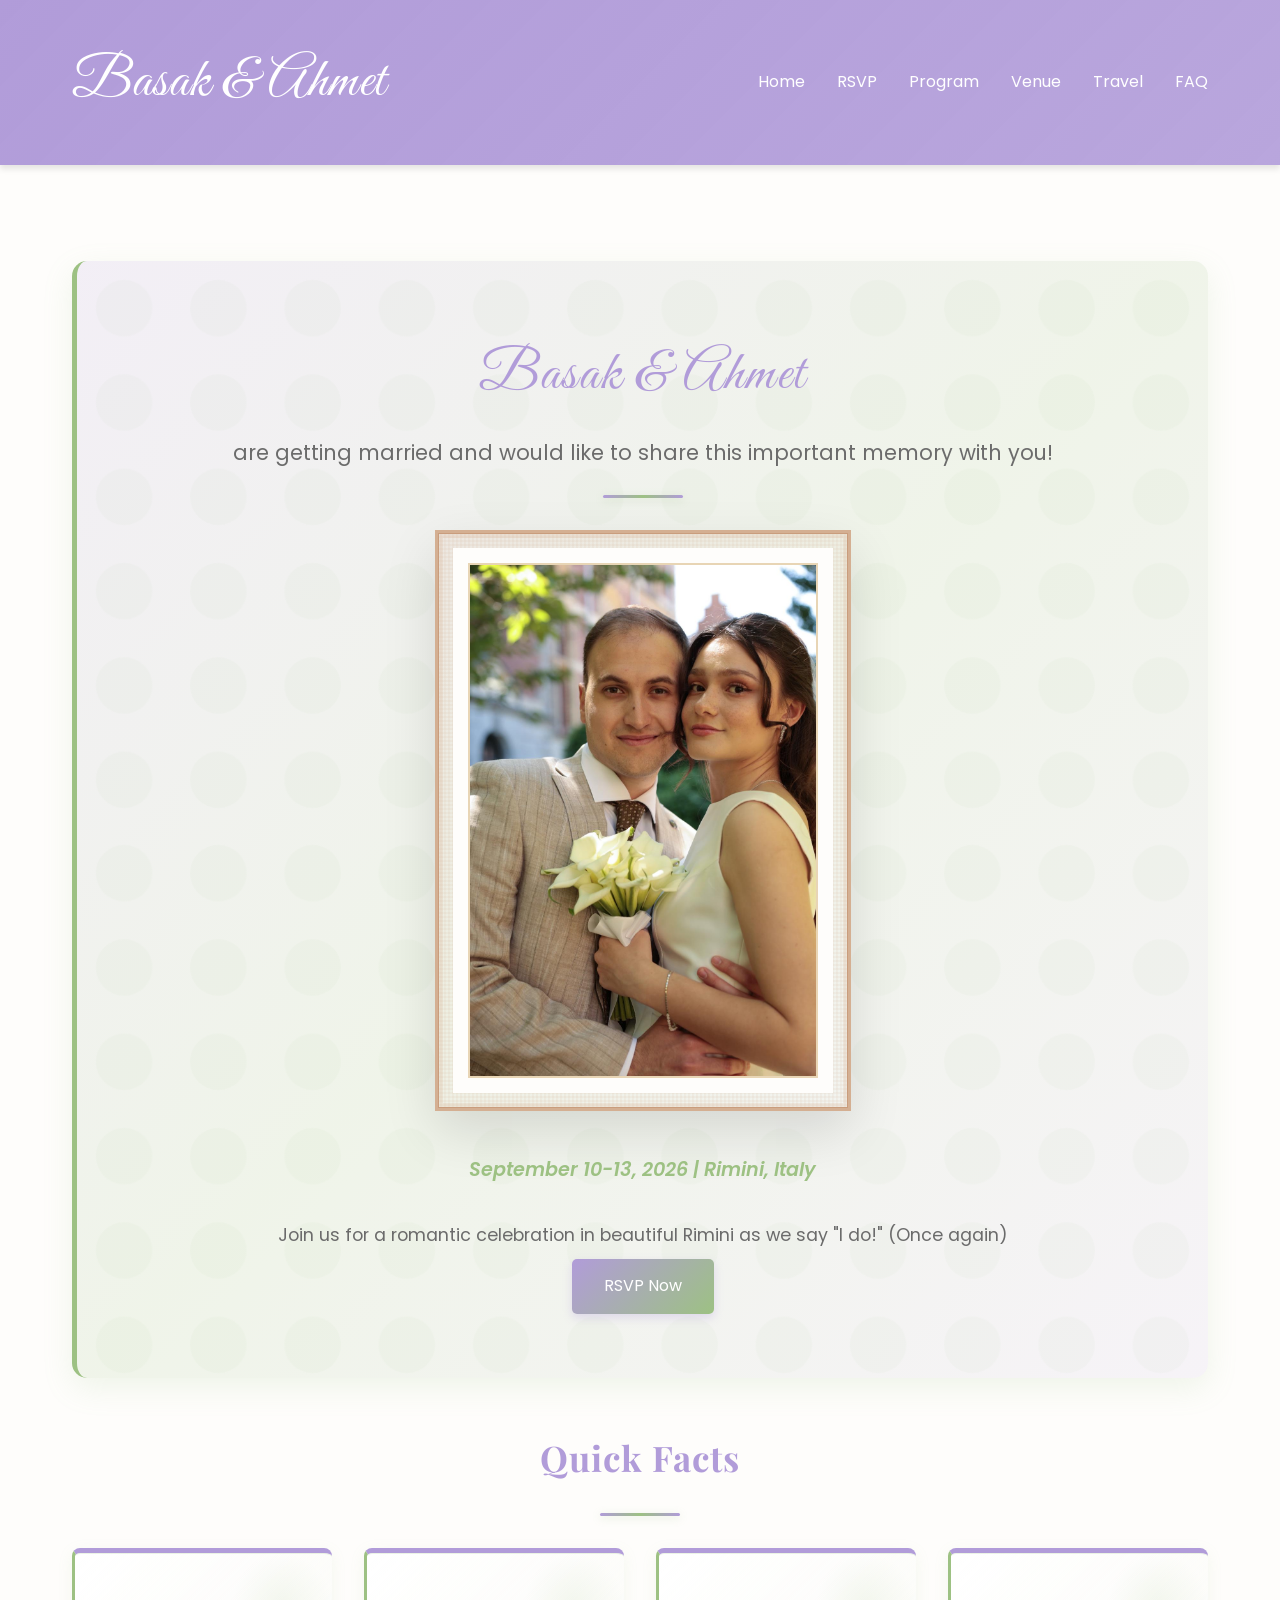
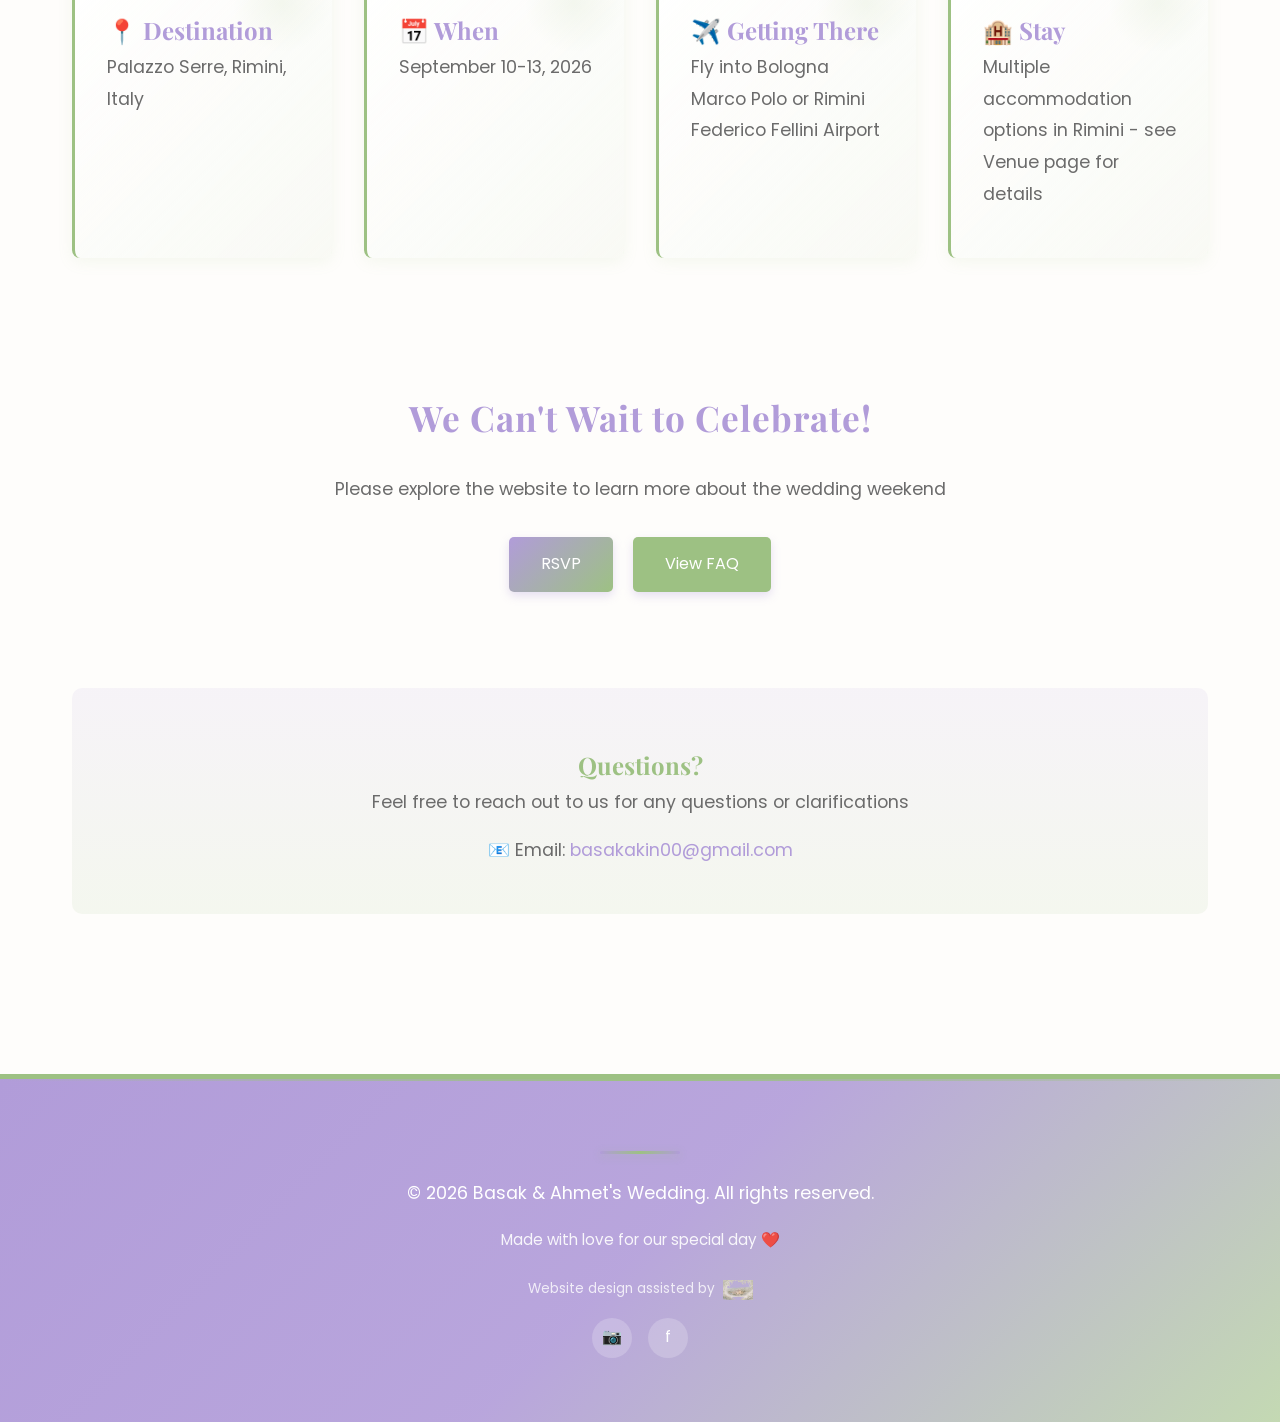
==== commit 55395445: "Move photo to hero, remove Our Story section, add sage green accents and shading throughout" ====
--- a/index.html
+++ b/index.html
@@ -27,38 +27,20 @@
         <!-- Hero Section -->
         <section class="hero">
             <h1>Basak & Ahmet</h1>
-            <p>are getting married</p>
+            <p>are getting married and would like to share this important memory with you!</p>
             <div class="decorative-line"></div>
+            <div style="margin: 2rem 0;">
+                <div class="bridgerton-frame" style="display: inline-block;">
+                    <img src="assets/images/main-photo.jpg" alt="Basak & Ahmet" style="max-width: 350px; height: auto; display: block;">
+                </div>
+            </div>
             <div class="date-location">
                 September 10-13, 2026 | Rimini, Italy
             </div>
             <p style="font-size: 1.1rem; color: var(--text-light);">
-                Join us for a romantic celebration in beautiful Rimini as we say "I do!"
+                Join us for a romantic celebration in beautiful Rimini as we say "I do!" (Once again)
             </p>
             <a href="rsvp.html" class="btn">RSVP Now</a>
-        </section>
-
-        <!-- Our Story Section -->
-        <section>
-            <h2>Our Story</h2>
-            <div class="decorative-line"></div>
-            <div style="display: grid; grid-template-columns: 1fr 1fr; gap: 3rem; align-items: center; margin: 2rem 0;">
-                <div>
-                    <p>
-                        [Share your love story here - how you met, special moments, what the wedding means to you. 
-                        This is a wonderful opportunity to welcome your guests and set the tone for the celebration.]
-                    </p>
-                    <p>
-                        We are so excited to celebrate this special milestone with the people we love most. 
-                        Your presence means the world to us, and we cannot wait to share this magical weekend in Italy with you!
-                    </p>
-                </div>
-                <div style="text-align: center;">
-                    <div class="bridgerton-frame">
-                        <img src="assets/images/main-photo.jpg" alt="Our favorite moment" style="max-width: 100%; height: auto;">
-                    </div>
-                </div>
-            </div>
         </section>
 
         <!-- Quick Info Cards -->
@@ -68,7 +50,7 @@
             <div class="cards-container">
                 <div class="card">
                     <h3>📍 Destination</h3>
-                    <p>Rimini, Italy - a beautiful coastal city in Emilia-Romagna region</p>
+                    <p>Palazzo Serre, Rimini, Italy</p>
                 </div>
                 <div class="card">
                     <h3>📅 When</h3>
--- a/styles.css
+++ b/styles.css
@@ -1,6 +1,6 @@
 /* Basak & Ahmet's Wedding Website - Romantic/Vintage Aesthetic */
 
-@import url('https://fonts.googleapis.com/css2?family=Great+Vibes:wght@400&display=swap');
+@import url('https://fonts.googleapis.com/css2?family=Great+Vibes:wght@400&family=Playfair+Display:wght@600;700;800&family=Poppins:wght@300;400;500;600&display=swap');
 
 :root {
     --primary: #B19CD9;        /* Lilac */
@@ -22,10 +22,11 @@
 }
 
 body {
-    font-family: 'Georgia', 'Garamond', serif;
+    font-family: 'Poppins', sans-serif;
     line-height: 1.8;
     color: var(--text-dark);
     background-color: #FEFDFB;
+    font-weight: 400;
 }
 
 /* Header & Navigation */
@@ -130,16 +131,21 @@
 }
 
 h2 {
+    font-family: 'Playfair Display', serif;
     font-size: 2.2rem;
     color: var(--primary);
     margin: 2rem 0 1.5rem 0;
     text-align: center;
+    font-weight: 700;
+    letter-spacing: 1px;
 }
 
 h3 {
+    font-family: 'Playfair Display', serif;
     font-size: 1.5rem;
     color: var(--secondary);
     margin-top: 1.5rem;
+    font-weight: 700;
 }
 
 p {
@@ -151,10 +157,33 @@
 /* Hero Section */
 .hero {
     text-align: center;
-    padding: 4rem 0;
-    background: linear-gradient(to bottom, rgba(177, 156, 217, 0.1), rgba(157, 193, 131, 0.1));
-    border-radius: 10px;
+    padding: 4rem 2rem;
+    background: 
+        linear-gradient(135deg, rgba(177, 156, 217, 0.15) 0%, rgba(157, 193, 131, 0.15) 50%, rgba(177, 156, 217, 0.1) 100%),
+        url('data:image/svg+xml,<svg xmlns="http://www.w3.org/2000/svg" viewBox="0 0 1200 600"><defs><pattern id="sage" x="0" y="0" width="100" height="100" patternUnits="userSpaceOnUse"><circle cx="50" cy="50" r="30" fill="%239DC183" opacity="0.05"/></pattern></defs><rect fill="url(%23sage)" width="1200" height="600"/></svg>');
+    border-radius: 15px;
     margin-bottom: 3rem;
+    border-left: 5px solid var(--secondary);
+    box-shadow: 0 10px 30px rgba(157, 193, 131, 0.15);
+    position: relative;
+    overflow: hidden;
+}
+
+.hero::before {
+    content: '';
+    position: absolute;
+    top: -50%;
+    right: -10%;
+    width: 400px;
+    height: 400px;
+    background: radial-gradient(circle, rgba(157, 193, 131, 0.08) 0%, transparent 70%);
+    border-radius: 50%;
+    z-index: 0;
+}
+
+.hero > * {
+    position: relative;
+    z-index: 1;
 }
 
 .hero h1 {
@@ -172,13 +201,16 @@
     color: var(--secondary);
     font-style: italic;
     margin-bottom: 2rem;
+    font-weight: 600;
 }
 
 .decorative-line {
-    width: 60px;
-    height: 2px;
-    background: linear-gradient(to right, var(--primary), var(--secondary));
+    width: 80px;
+    height: 3px;
+    background: linear-gradient(to right, var(--primary), var(--secondary), var(--primary));
     margin: 1.5rem auto;
+    border-radius: 2px;
+    box-shadow: 0 2px 8px rgba(157, 193, 131, 0.3);
 }
 
 /* Cards */
@@ -190,22 +222,42 @@
 }
 
 .card {
-    background: white;
+    background: linear-gradient(135deg, white 0%, rgba(157, 193, 131, 0.05) 100%);
     padding: 2rem;
     border-radius: 8px;
-    box-shadow: 0 4px 15px rgba(0, 0, 0, 0.1);
+    box-shadow: 
+        0 4px 15px rgba(157, 193, 131, 0.1),
+        inset 0 1px 0 rgba(157, 193, 131, 0.2);
     transition: all 0.3s ease;
-    border-top: 4px solid var(--primary);
+    border-top: 5px solid var(--primary);
+    border-left: 3px solid var(--secondary);
+    position: relative;
+    overflow: hidden;
+}
+
+.card::before {
+    content: '';
+    position: absolute;
+    top: 0;
+    right: 0;
+    width: 100px;
+    height: 100px;
+    background: radial-gradient(circle, rgba(157, 193, 131, 0.1) 0%, transparent 70%);
+    border-radius: 50%;
 }
 
 .card:hover {
-    transform: translateY(-5px);
-    box-shadow: 0 8px 25px rgba(0, 0, 0, 0.15);
-    border-top-color: var(--secondary);
+    transform: translateY(-8px);
+    box-shadow: 
+        0 12px 35px rgba(157, 193, 131, 0.2),
+        inset 0 1px 0 rgba(157, 193, 131, 0.3);
+    border-left-color: var(--primary);
 }
 
 .card h3 {
     color: var(--primary);
+    position: relative;
+    z-index: 1;
 }
 
 /* Buttons */
@@ -219,7 +271,7 @@
     border: none;
     cursor: pointer;
     font-size: 1rem;
-    font-family: 'Georgia', serif;
+    font-family: 'Poppins', sans-serif;
     transition: all 0.3s ease;
     box-shadow: 0 4px 10px rgba(177, 156, 217, 0.3);
 }
@@ -268,7 +320,7 @@
     padding: 0.8rem;
     border: 1px solid #E0D5E8;
     border-radius: 5px;
-    font-family: 'Georgia', serif;
+    font-family: 'Poppins', sans-serif;
     font-size: 1rem;
     color: var(--text-dark);
     transition: border-color 0.3s ease;
@@ -340,24 +392,73 @@
     font-size: 3rem;
 }
 
-/* Bridgerton-style image frame */
+/* Ornate 18th Century French Palace Lace Frame */
 .bridgerton-frame {
     position: relative;
     display: inline-block;
-    padding: 25px;
-    background: linear-gradient(135deg, var(--gold) 0%, #E8D5B5 50%, var(--gold) 100%);
-    border: 2px solid var(--gold);
-    border-radius: 5px;
+    padding: 30px;
+    background: 
+        repeating-linear-gradient(
+            90deg,
+            transparent,
+            transparent 2px,
+            rgba(212, 175, 146, 0.1) 2px,
+            rgba(212, 175, 146, 0.1) 4px
+        ),
+        repeating-linear-gradient(
+            0deg,
+            transparent,
+            transparent 2px,
+            rgba(212, 175, 146, 0.1) 2px,
+            rgba(212, 175, 146, 0.1) 4px
+        ),
+        linear-gradient(135deg, rgba(212, 175, 146, 0.15) 0%, transparent 100%);
+    border: 3px solid #D4AF92;
+    border-radius: 0;
     box-shadow: 
-        0 0 0 1px var(--gold),
-        inset 0 0 0 2px #E8D5B5,
-        0 10px 30px rgba(0, 0, 0, 0.2);
+        inset 0 0 0 1px #C99D7D,
+        inset 0 0 0 5px rgba(212, 175, 146, 0.2),
+        0 20px 50px rgba(0, 0, 0, 0.12);
+    overflow: hidden;
+}
+
+/* Ornamental corner flourishes */
+.bridgerton-frame::before {
+    content: '';
+    position: absolute;
+    top: -3px;
+    left: -3px;
+    width: 40px;
+    height: 40px;
+    border-top: 3px solid #D4AF92;
+    border-left: 3px solid #D4AF92;
+    border-radius: 0;
+    opacity: 0.6;
+}
+
+.bridgerton-frame::after {
+    content: '';
+    position: absolute;
+    top: -3px;
+    right: -3px;
+    width: 40px;
+    height: 40px;
+    border-top: 3px solid #D4AF92;
+    border-right: 3px solid #D4AF92;
+    border-radius: 0;
+    opacity: 0.6;
 }
 
 .bridgerton-frame img {
     display: block;
-    border: 2px solid #FFF;
-    border-radius: 3px;
+    border: 2px solid #E8D5B5;
+    border-radius: 0;
+    box-shadow: 
+        inset 0 0 0 1px #D4AF92,
+        0 0 0 15px #FEFDFB;
+    position: relative;
+    z-index: 5;
+    background: white;
 }
 
 /* Timeline/Program */
@@ -420,15 +521,30 @@
 
 /* Footer */
 footer {
-    background: linear-gradient(135deg, var(--primary) 0%, rgba(177, 156, 217, 0.9) 100%);
+    background: linear-gradient(135deg, var(--primary) 0%, rgba(177, 156, 217, 0.9) 50%, rgba(157, 193, 131, 0.6) 100%);
     color: white;
     text-align: center;
     padding: 3rem 2rem;
     margin-top: 4rem;
+    border-top: 5px solid var(--secondary);
+    position: relative;
+    overflow: hidden;
+}
+
+footer::before {
+    content: '';
+    position: absolute;
+    top: 0;
+    left: 0;
+    right: 0;
+    height: 2px;
+    background: linear-gradient(to right, transparent, var(--secondary), transparent);
 }
 
 footer p {
     color: white;
+    position: relative;
+    z-index: 1;
 }
 
 .social-links {
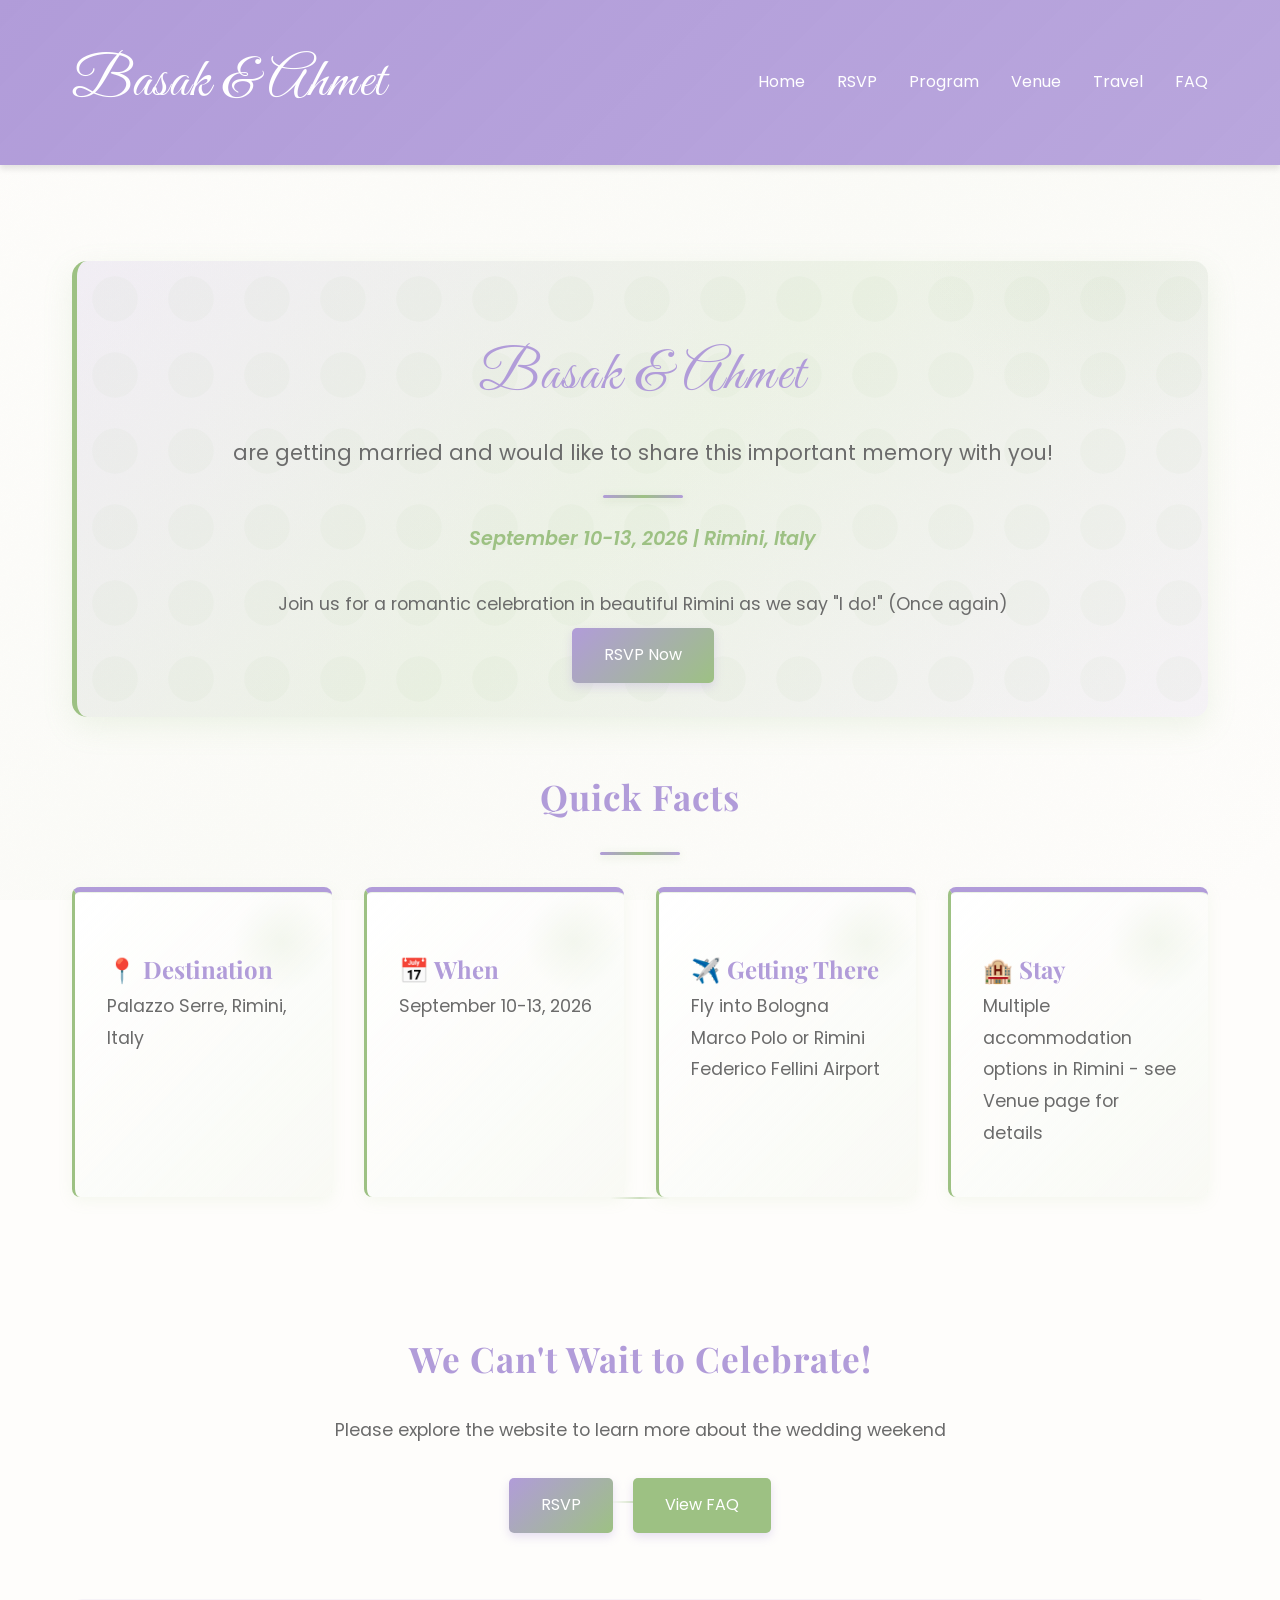
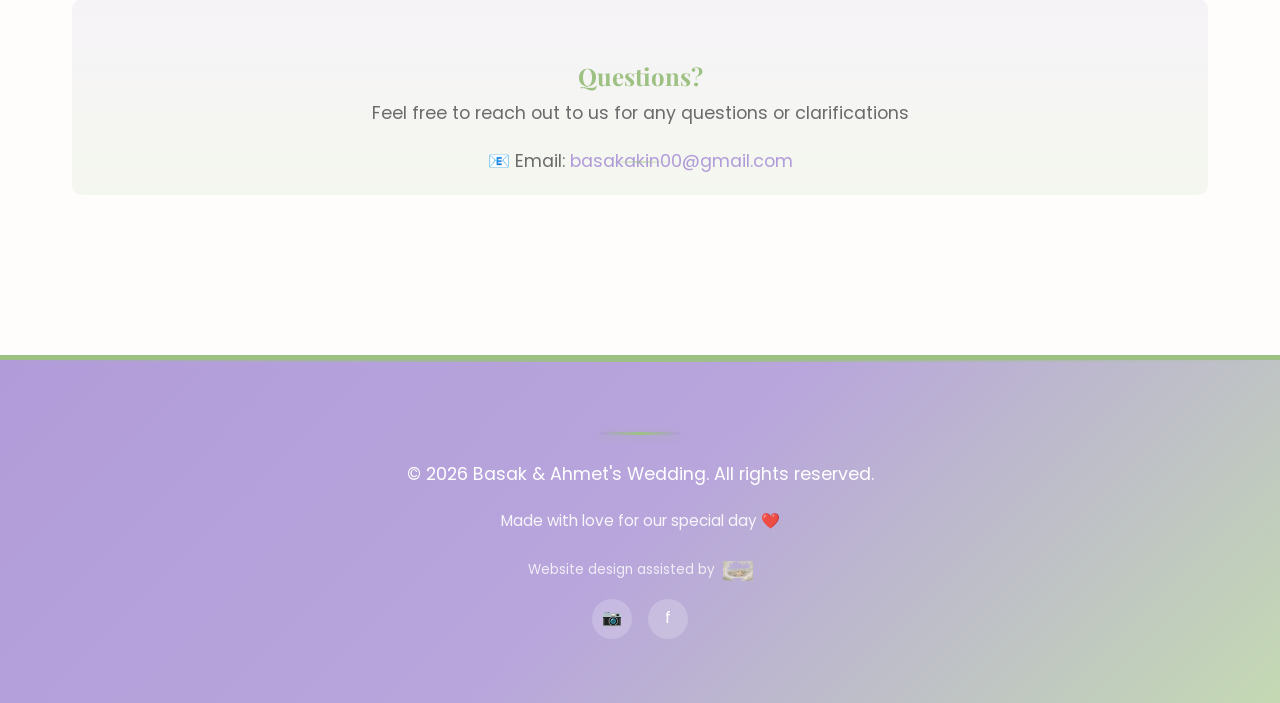
==== commit 2cace4c0: "Remove photo from main page" ====
--- a/index.html
+++ b/index.html
@@ -29,11 +29,6 @@
             <h1>Basak & Ahmet</h1>
             <p>are getting married and would like to share this important memory with you!</p>
             <div class="decorative-line"></div>
-            <div style="margin: 2rem 0;">
-                <div class="bridgerton-frame" style="display: inline-block;">
-                    <img src="assets/images/main-photo.jpg" alt="Basak & Ahmet" style="max-width: 350px; height: auto; display: block;">
-                </div>
-            </div>
             <div class="date-location">
                 September 10-13, 2026 | Rimini, Italy
             </div>
--- a/styles.css
+++ b/styles.css
@@ -27,6 +27,10 @@
     color: var(--text-dark);
     background-color: #FEFDFB;
     font-weight: 400;
+    background-image: 
+        linear-gradient(135deg, transparent 0%, rgba(157, 193, 131, 0.03) 50%, transparent 100%),
+        url('data:image/svg+xml,<svg xmlns="http://www.w3.org/2000/svg" viewBox="0 0 1000 1000"><defs><filter id="noise"><feTurbulence type="fractalNoise" baseFrequency="0.9" numOctaves="4" result="noise"/></filter></defs><rect width="1000" height="1000" fill="%239DC183" opacity="0.02" filter="url(%23noise)"/></svg>');
+    background-attachment: fixed;
 }
 
 /* Header & Navigation */
@@ -119,6 +123,17 @@
 /* Sections */
 section {
     margin: 3rem 0;
+    position: relative;
+}
+
+section::after {
+    content: '';
+    display: block;
+    width: 60px;
+    height: 2px;
+    background: linear-gradient(to right, transparent, var(--secondary), transparent);
+    margin: -2rem auto 0;
+    opacity: 0.5;
 }
 
 h1 {
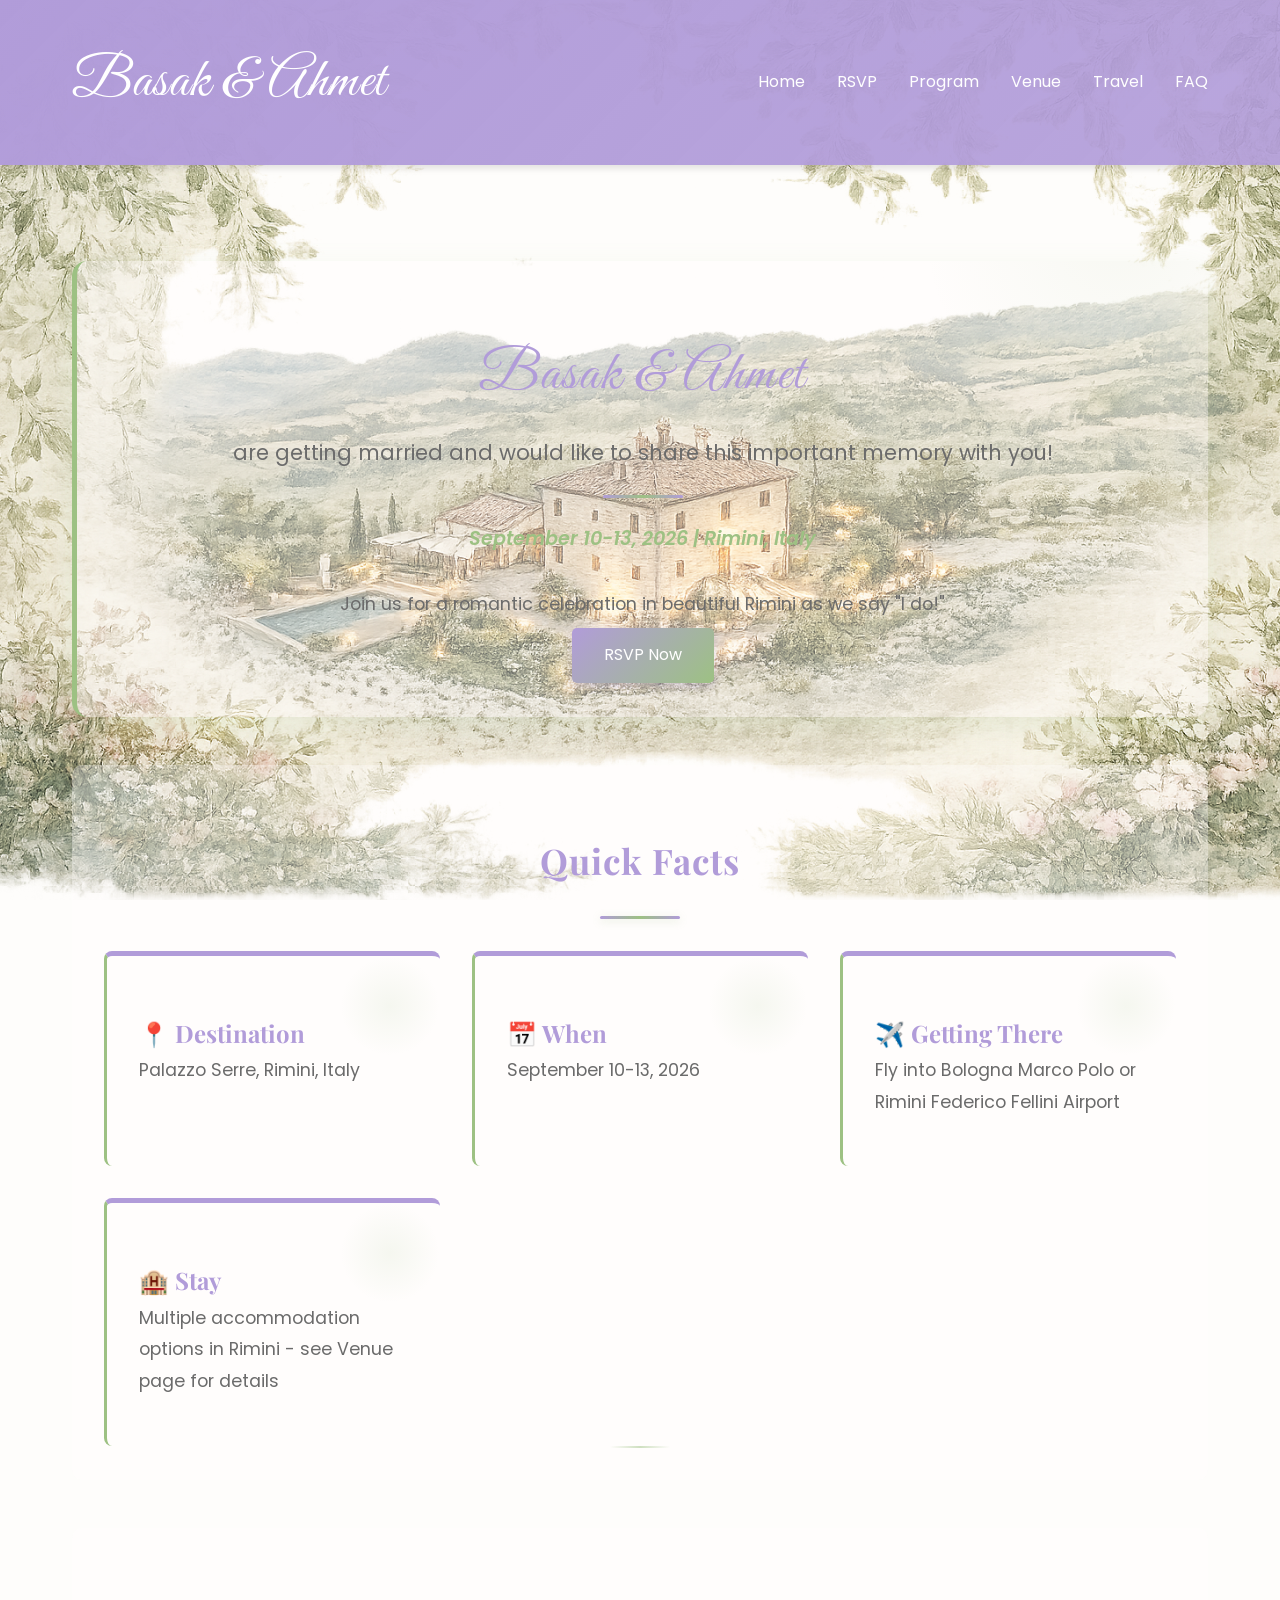
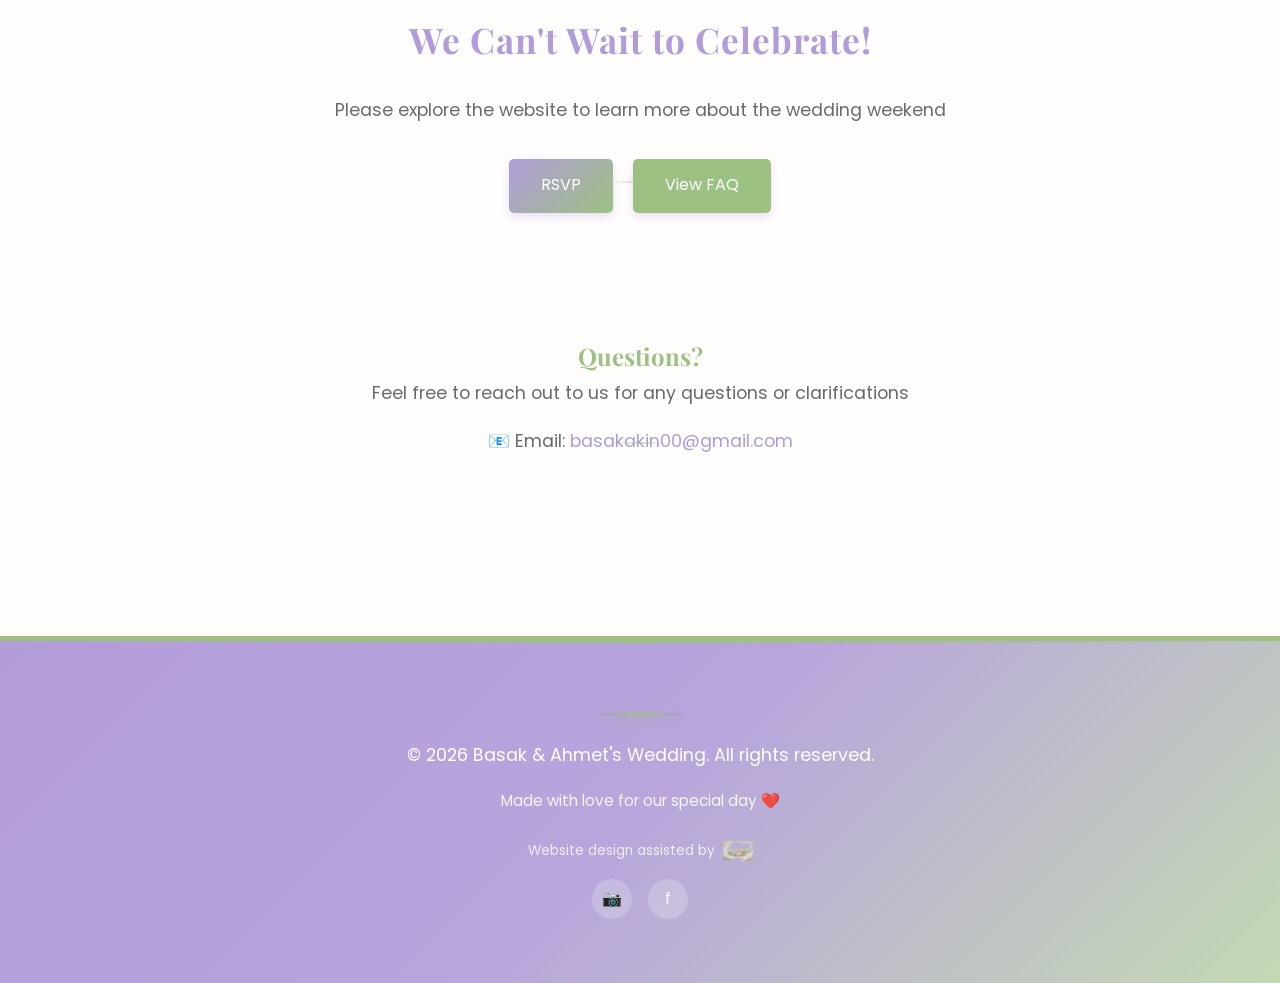
==== commit 88779951: "Add semi-transparent white background (35% opacity) to all sections for text readability while showi" ====
--- a/index.html
+++ b/index.html
@@ -33,7 +33,7 @@
                 September 10-13, 2026 | Rimini, Italy
             </div>
             <p style="font-size: 1.1rem; color: var(--text-light);">
-                Join us for a romantic celebration in beautiful Rimini as we say "I do!" (Once again)
+                Join us for a romantic celebration in beautiful Rimini as we say "I do!" 
             </p>
             <a href="rsvp.html" class="btn">RSVP Now</a>
         </section>
@@ -73,7 +73,7 @@
         </section>
 
         <!-- Contact Info -->
-        <section style="text-align: center; background: linear-gradient(to bottom, rgba(177, 156, 217, 0.1), rgba(157, 193, 131, 0.1)); padding: 2rem; border-radius: 10px; margin-top: 3rem;">
+        <section style="text-align: center; background: rgba(254, 253, 251, 0.35); padding: 2rem; border-radius: 10px; margin-top: 3rem;">
             <h3>Questions?</h3>
             <p>Feel free to reach out to us for any questions or clarifications</p>
             <p style="font-size: 1.1rem; margin-top: 1rem;">
--- a/styles.css
+++ b/styles.css
@@ -27,10 +27,11 @@
     color: var(--text-dark);
     background-color: #FEFDFB;
     font-weight: 400;
-    background-image: 
-        linear-gradient(135deg, transparent 0%, rgba(157, 193, 131, 0.03) 50%, transparent 100%),
-        url('data:image/svg+xml,<svg xmlns="http://www.w3.org/2000/svg" viewBox="0 0 1000 1000"><defs><filter id="noise"><feTurbulence type="fractalNoise" baseFrequency="0.9" numOctaves="4" result="noise"/></filter></defs><rect width="1000" height="1000" fill="%239DC183" opacity="0.02" filter="url(%23noise)"/></svg>');
+    background-image: url('assets/images/background.png');
+    background-size: cover;
+    background-position: center;
     background-attachment: fixed;
+    background-repeat: no-repeat;
 }
 
 /* Header & Navigation */
@@ -98,6 +99,8 @@
     max-width: 1200px;
     margin: 0 auto;
     padding: 3rem 2rem;
+    background: transparent;
+    border-radius: 15px;
 }
 
 .page {
@@ -124,6 +127,9 @@
 section {
     margin: 3rem 0;
     position: relative;
+    background: rgba(254, 253, 251, 0.35);
+    padding: 2rem;
+    border-radius: 10px;
 }
 
 section::after {
@@ -173,9 +179,7 @@
 .hero {
     text-align: center;
     padding: 4rem 2rem;
-    background: 
-        linear-gradient(135deg, rgba(177, 156, 217, 0.15) 0%, rgba(157, 193, 131, 0.15) 50%, rgba(177, 156, 217, 0.1) 100%),
-        url('data:image/svg+xml,<svg xmlns="http://www.w3.org/2000/svg" viewBox="0 0 1200 600"><defs><pattern id="sage" x="0" y="0" width="100" height="100" patternUnits="userSpaceOnUse"><circle cx="50" cy="50" r="30" fill="%239DC183" opacity="0.05"/></pattern></defs><rect fill="url(%23sage)" width="1200" height="600"/></svg>');
+    background: rgba(254, 253, 251, 0.35);
     border-radius: 15px;
     margin-bottom: 3rem;
     border-left: 5px solid var(--secondary);
@@ -237,12 +241,10 @@
 }
 
 .card {
-    background: linear-gradient(135deg, white 0%, rgba(157, 193, 131, 0.05) 100%);
+    background: transparent;
     padding: 2rem;
     border-radius: 8px;
-    box-shadow: 
-        0 4px 15px rgba(157, 193, 131, 0.1),
-        inset 0 1px 0 rgba(157, 193, 131, 0.2);
+    box-shadow: none;
     transition: all 0.3s ease;
     border-top: 5px solid var(--primary);
     border-left: 3px solid var(--secondary);
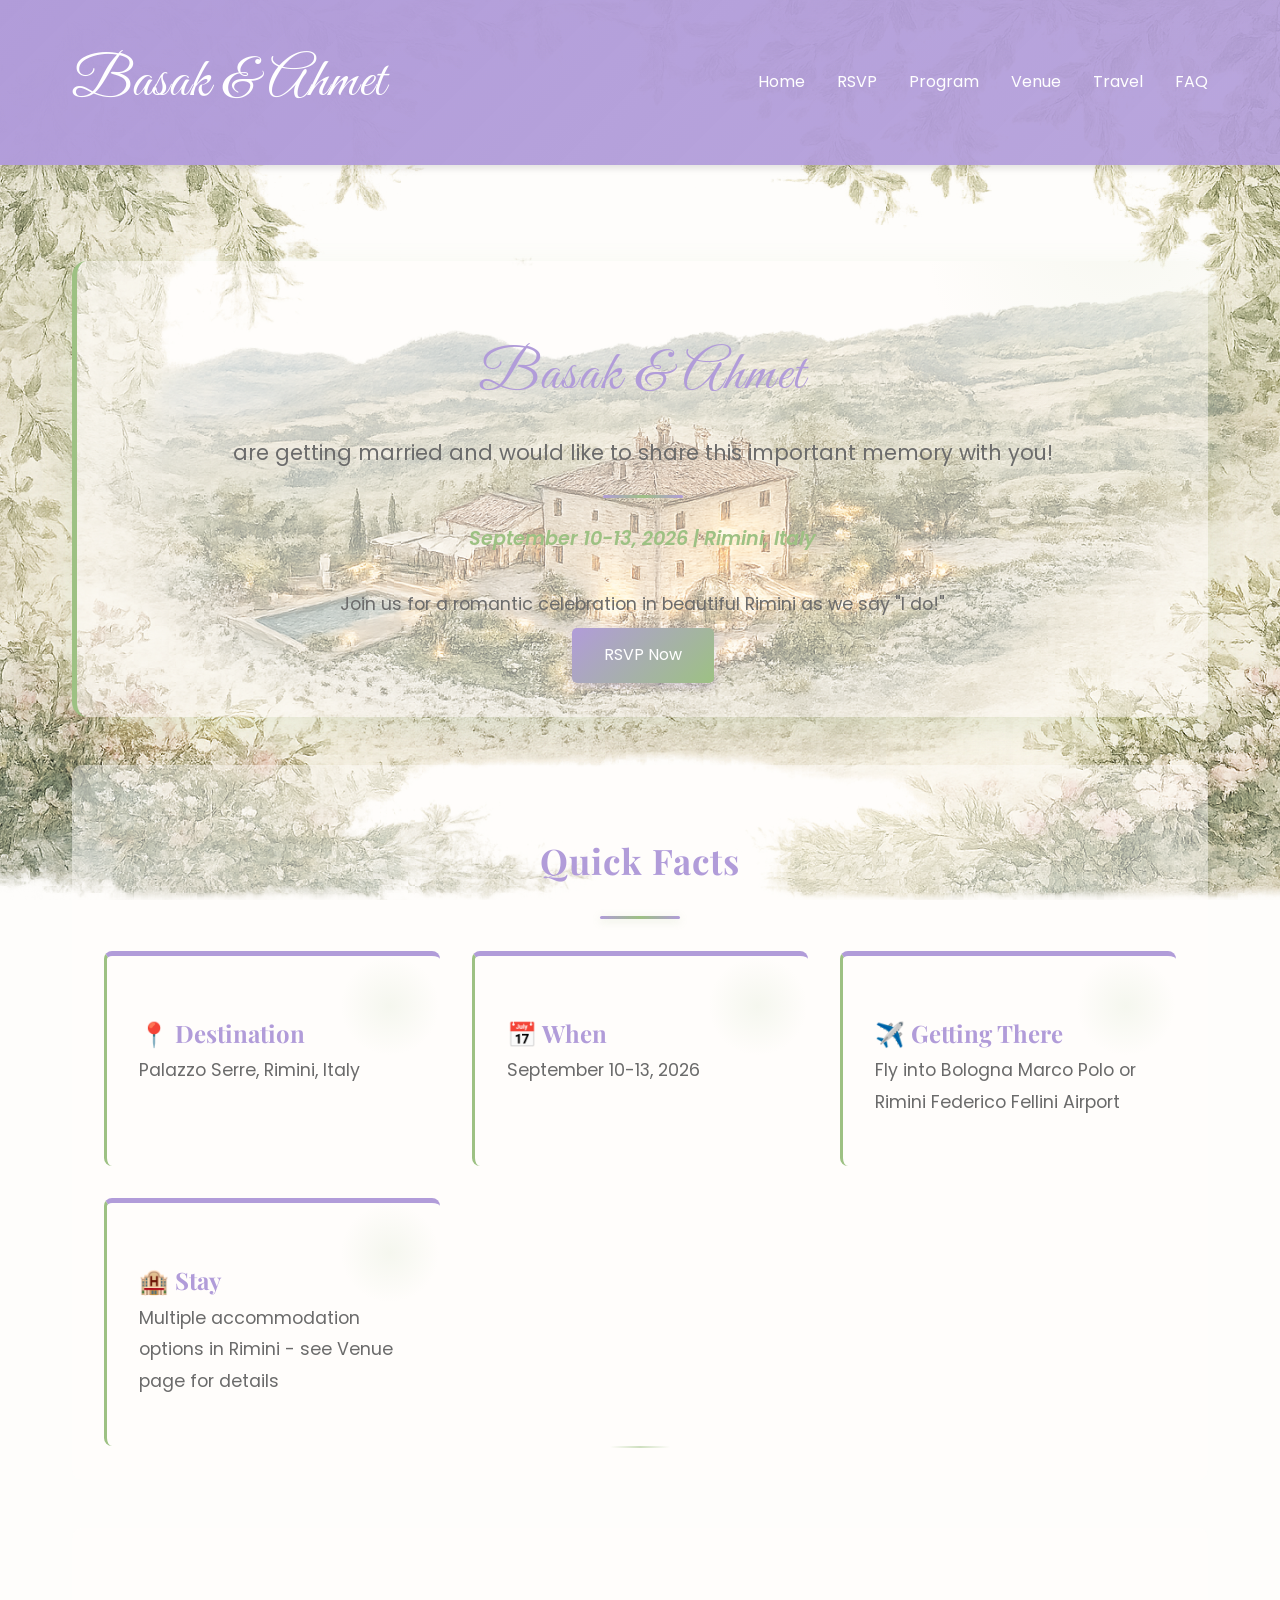
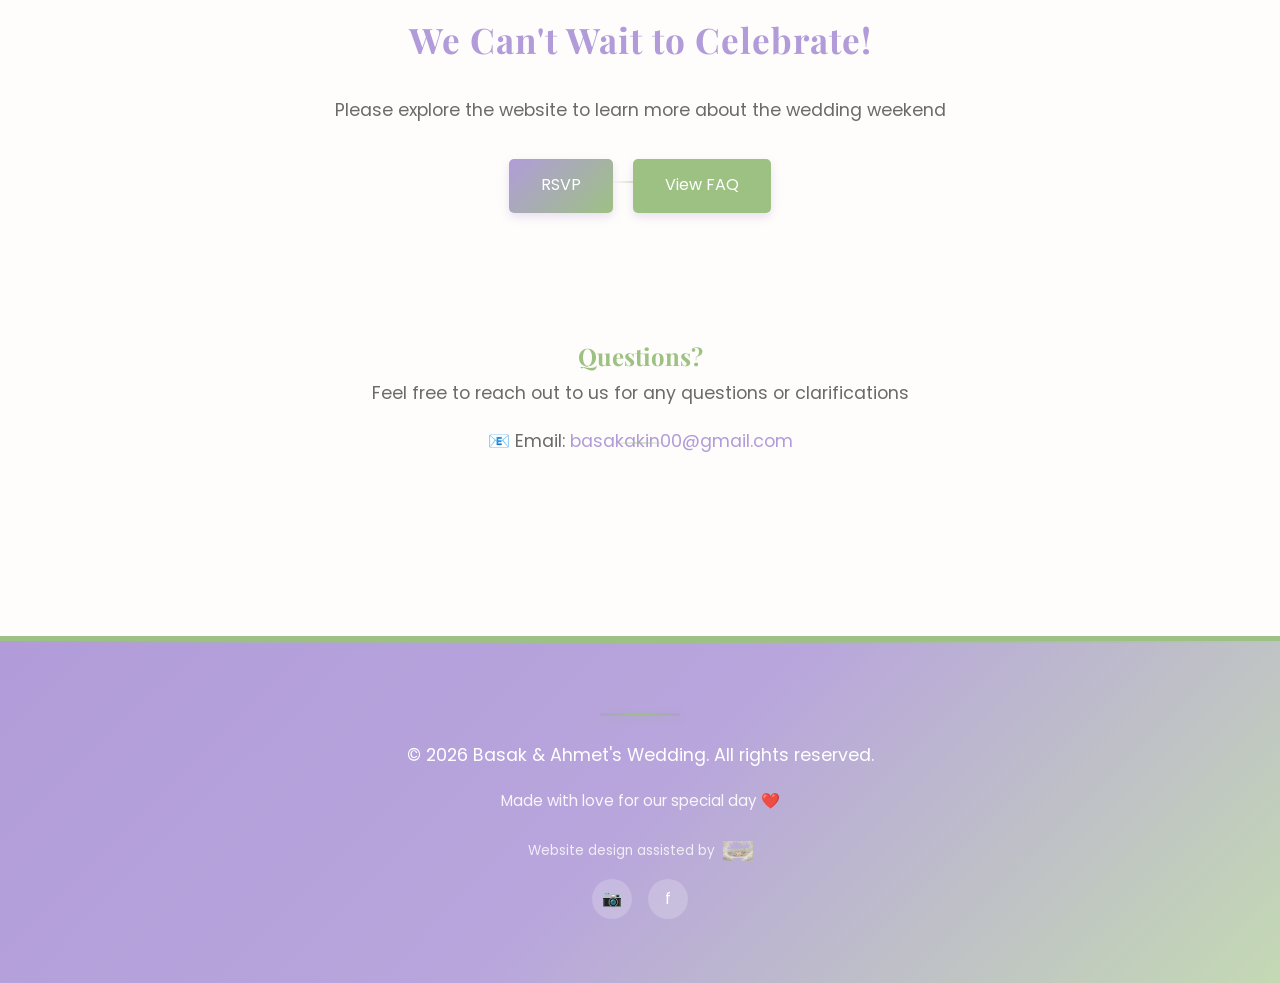
==== commit ff4d70db: "Increase section background opacity from 35% to 45%" ====
--- a/index.html
+++ b/index.html
@@ -73,7 +73,7 @@
         </section>
 
         <!-- Contact Info -->
-        <section style="text-align: center; background: rgba(254, 253, 251, 0.35); padding: 2rem; border-radius: 10px; margin-top: 3rem;">
+        <section style="text-align: center; background: rgba(254, 253, 251, 0.45); padding: 2rem; border-radius: 10px; margin-top: 3rem;">
             <h3>Questions?</h3>
             <p>Feel free to reach out to us for any questions or clarifications</p>
             <p style="font-size: 1.1rem; margin-top: 1rem;">
--- a/styles.css
+++ b/styles.css
@@ -127,7 +127,7 @@
 section {
     margin: 3rem 0;
     position: relative;
-    background: rgba(254, 253, 251, 0.35);
+    background: rgba(254, 253, 251, 0.45);
     padding: 2rem;
     border-radius: 10px;
 }
@@ -179,7 +179,7 @@
 .hero {
     text-align: center;
     padding: 4rem 2rem;
-    background: rgba(254, 253, 251, 0.35);
+    background: rgba(254, 253, 251, 0.45);
     border-radius: 15px;
     margin-bottom: 3rem;
     border-left: 5px solid var(--secondary);
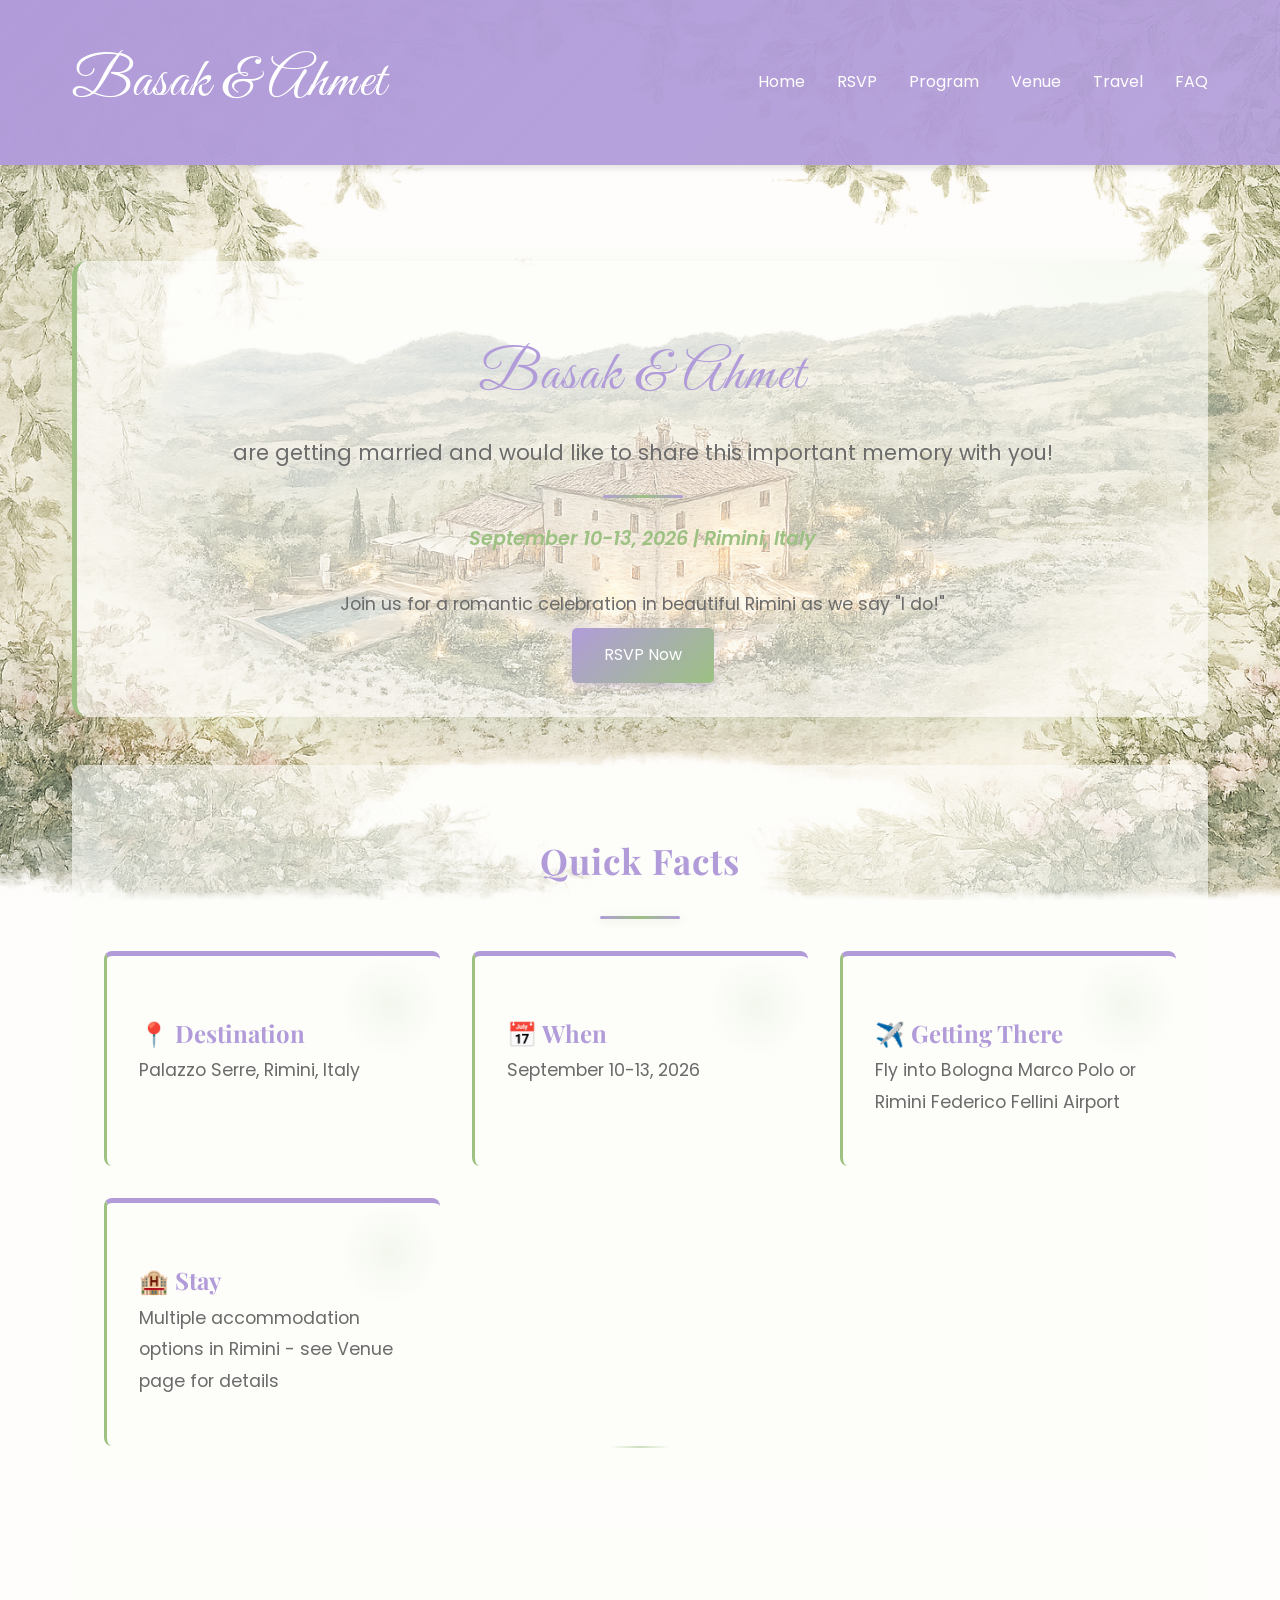
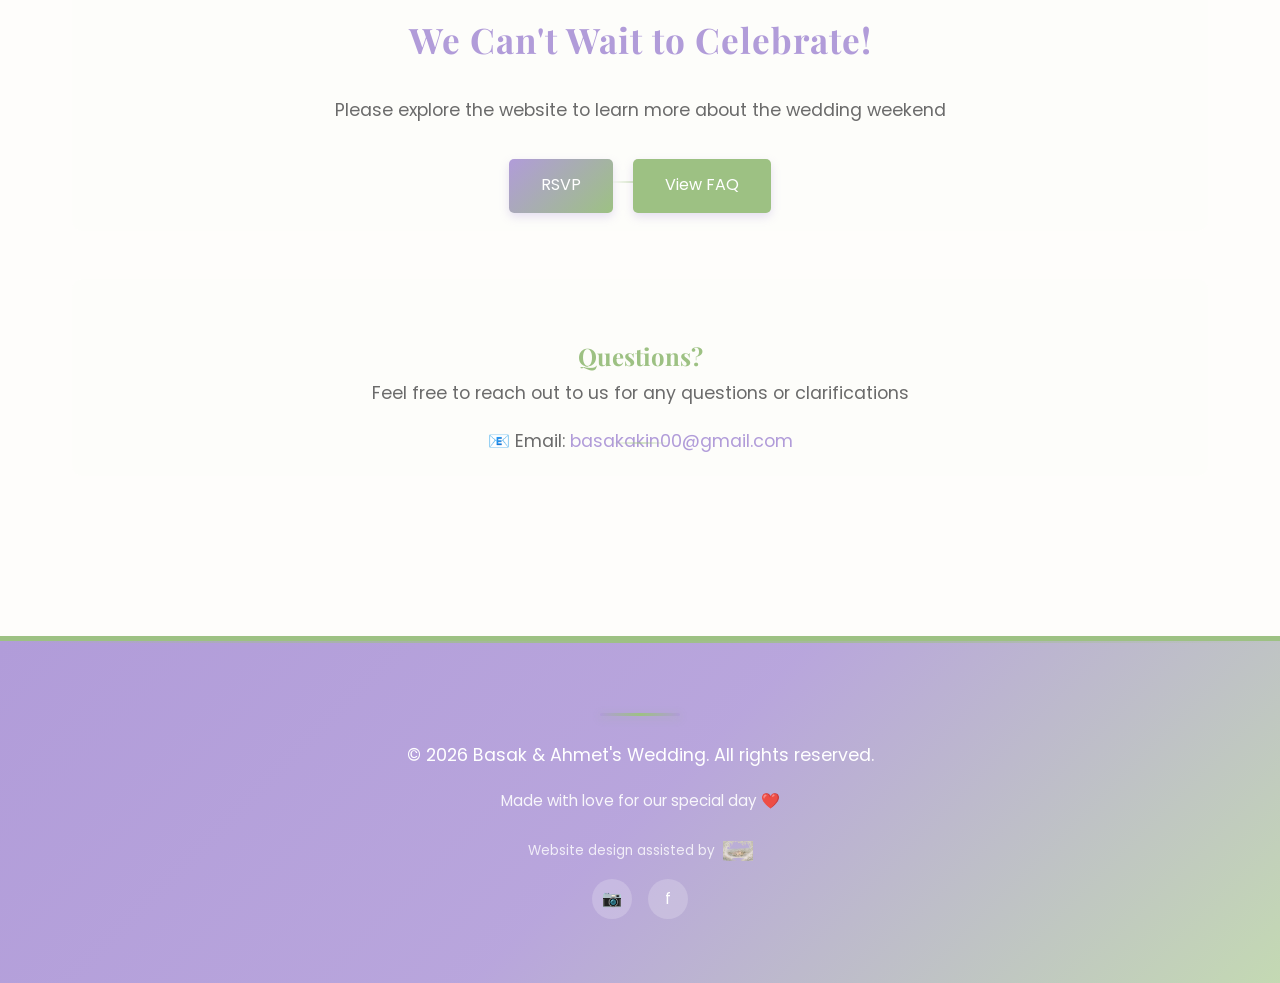
==== commit be788c17: "Increase section background opacity from 45% to 60%" ====
--- a/index.html
+++ b/index.html
@@ -73,7 +73,7 @@
         </section>
 
         <!-- Contact Info -->
-        <section style="text-align: center; background: rgba(254, 253, 251, 0.45); padding: 2rem; border-radius: 10px; margin-top: 3rem;">
+        <section style="text-align: center; background: rgba(254, 253, 251, 0.60); padding: 2rem; border-radius: 10px; margin-top: 3rem;">
             <h3>Questions?</h3>
             <p>Feel free to reach out to us for any questions or clarifications</p>
             <p style="font-size: 1.1rem; margin-top: 1rem;">
--- a/styles.css
+++ b/styles.css
@@ -127,7 +127,7 @@
 section {
     margin: 3rem 0;
     position: relative;
-    background: rgba(254, 253, 251, 0.45);
+    background: rgba(254, 253, 251, 0.60);
     padding: 2rem;
     border-radius: 10px;
 }
@@ -179,7 +179,7 @@
 .hero {
     text-align: center;
     padding: 4rem 2rem;
-    background: rgba(254, 253, 251, 0.45);
+    background: rgba(254, 253, 251, 0.60);
     border-radius: 15px;
     margin-bottom: 3rem;
     border-left: 5px solid var(--secondary);
